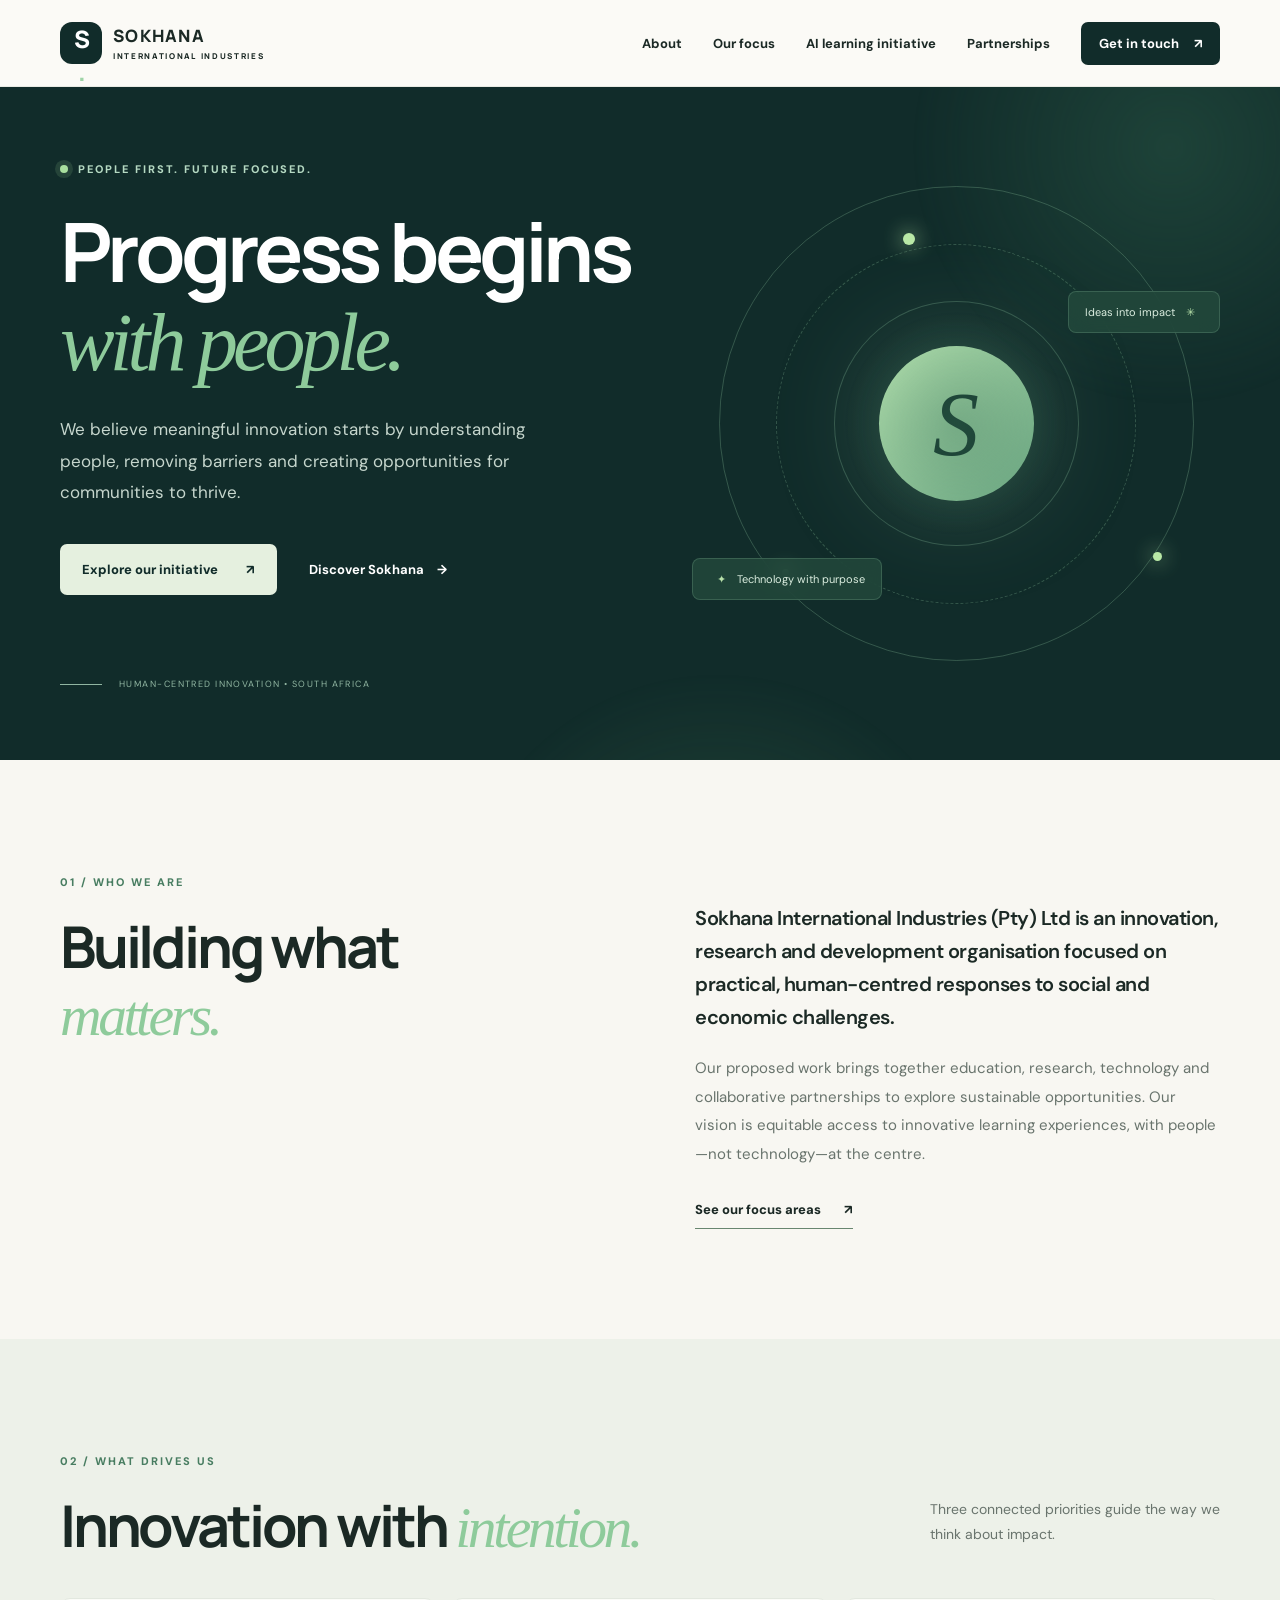
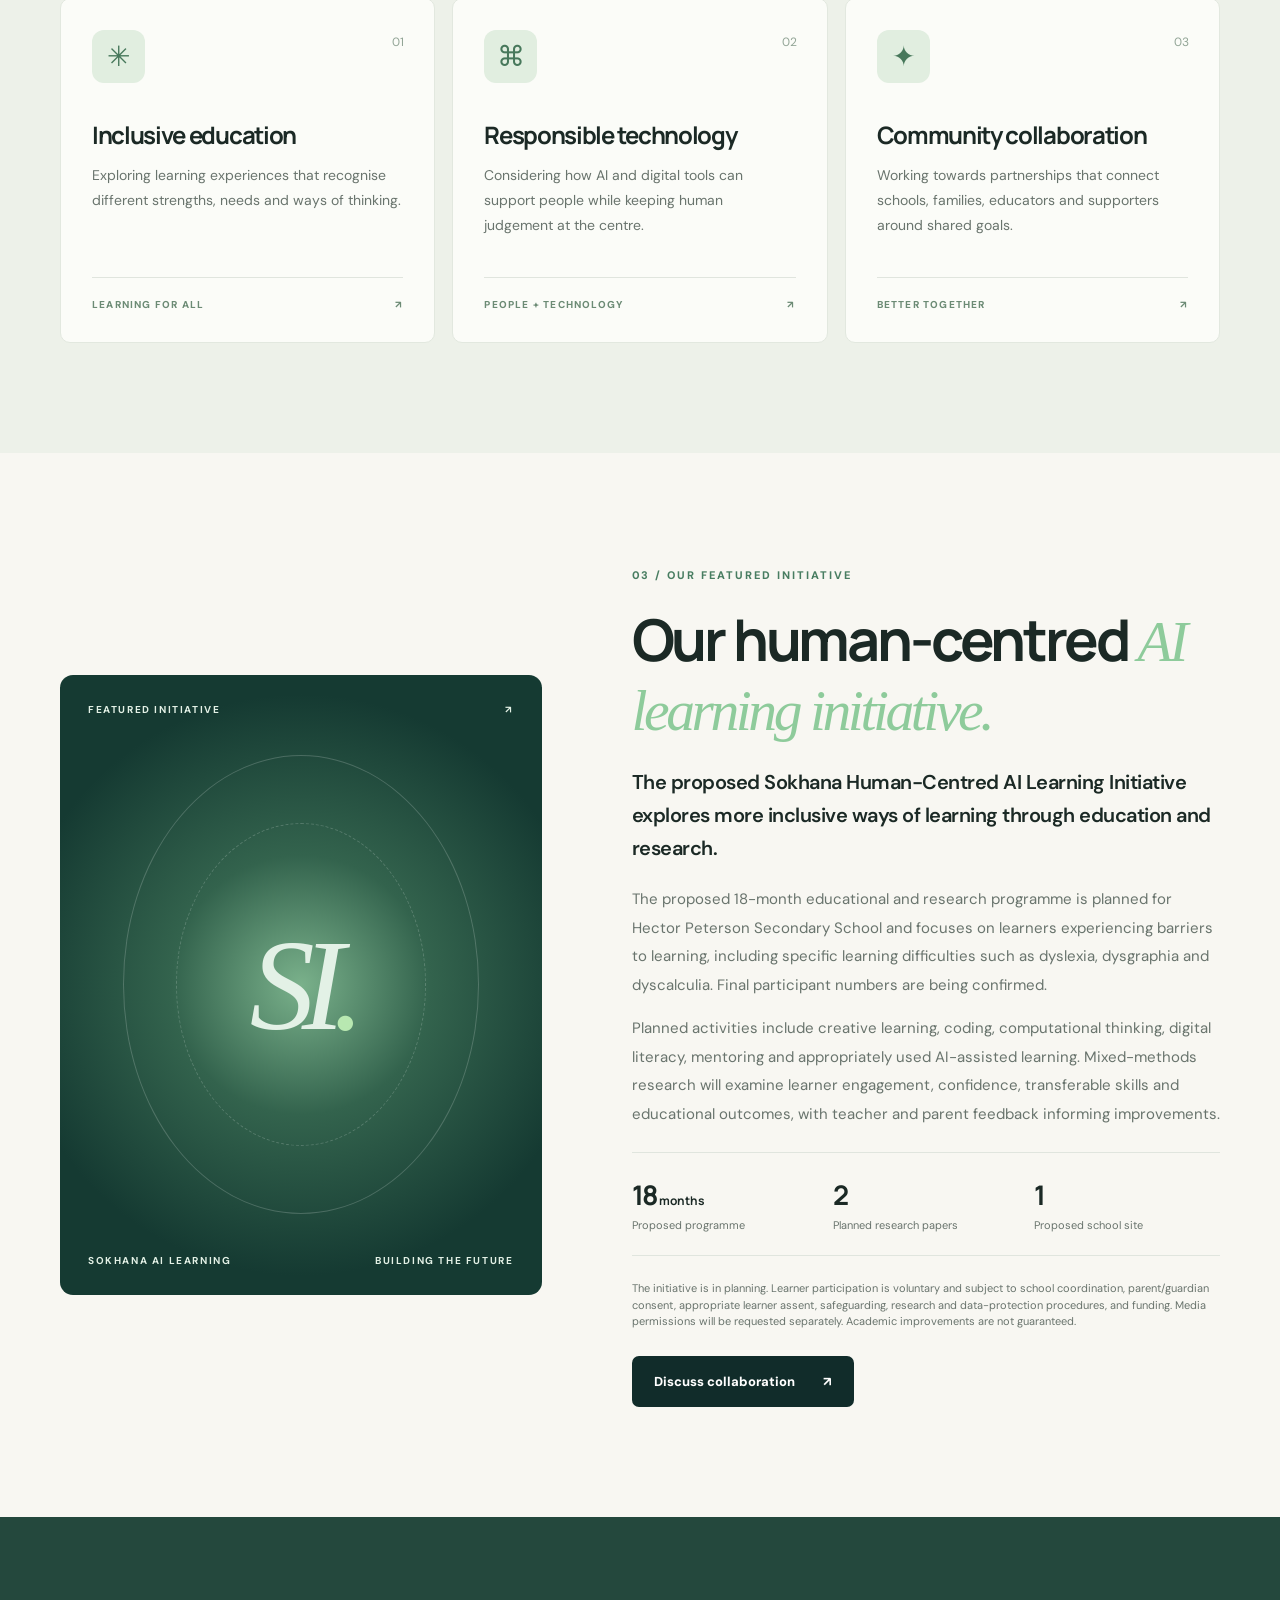
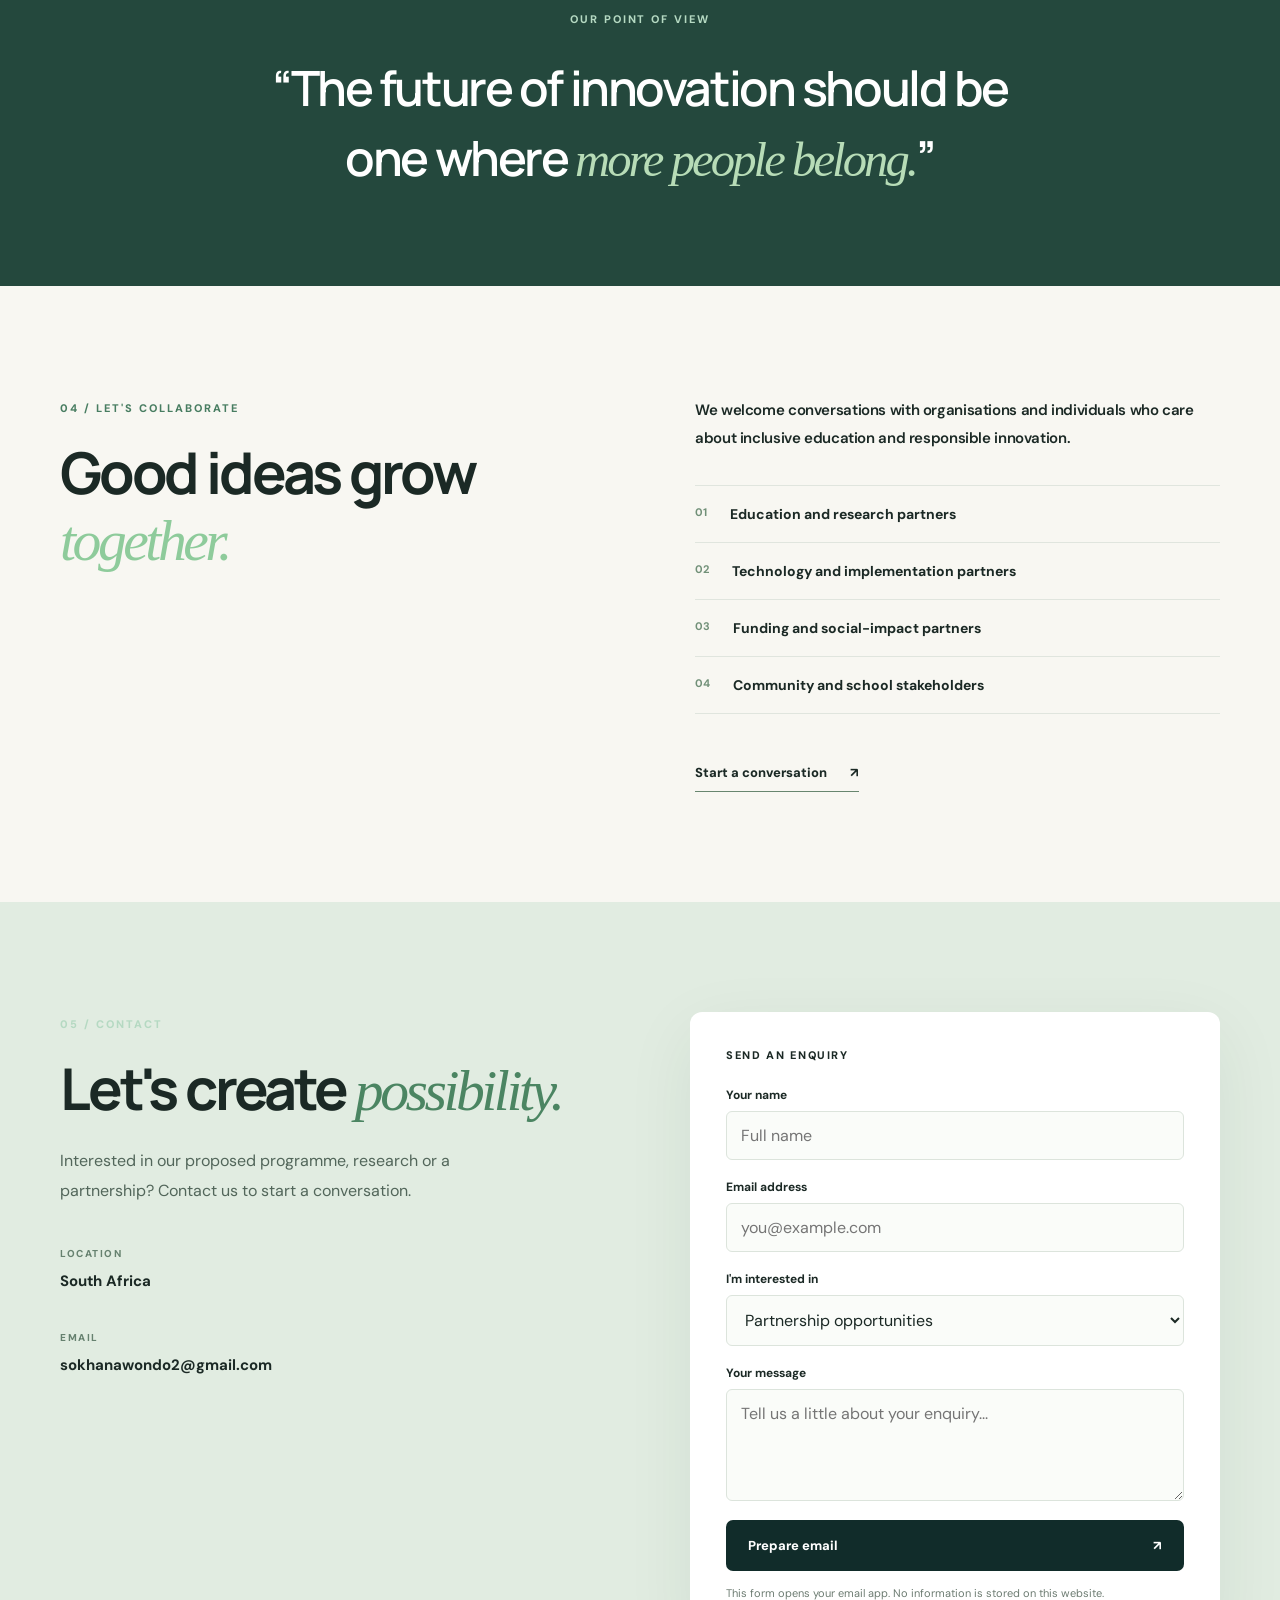
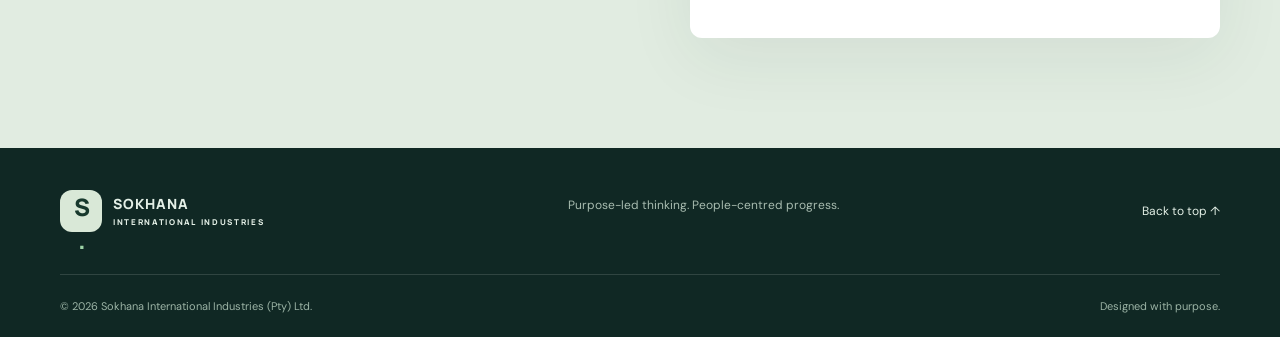
==== index.html @ 98418ac9 "Initial commit: Sokhana company website" ====
<!DOCTYPE html>
<html lang="en">
<head>
  <meta charset="UTF-8" />
  <meta name="viewport" content="width=device-width, initial-scale=1" />
  <meta name="description" content="Sokhana International Industries (Pty) Ltd — exploring human-centred innovation, inclusive education and responsible technology." />
  <meta name="theme-color" content="#112c2a" />
  <title>Sokhana International Industries | Human-centred innovation</title>
  <link rel="icon" href="assets/favicon.svg" type="image/svg+xml" />
  <link rel="stylesheet" href="styles.css" />
  <script src="script.js" defer></script>
</head>
<body>
  <a class="skip-link" href="#main">Skip to content</a>
  <header class="site-header" id="top">
    <div class="container nav-wrap">
      <a class="brand" href="#top" aria-label="Sokhana home"><span class="brand-mark">S<span class="brand-dot">.</span></span><span class="brand-name">SOKHANA <small>INTERNATIONAL INDUSTRIES</small></span></a>
      <button class="menu-toggle" aria-label="Open navigation" aria-expanded="false" aria-controls="primary-nav"><span></span><span></span><span></span></button>
      <nav class="nav" id="primary-nav" aria-label="Main navigation">
        <a href="#about">About</a><a href="#focus">Our focus</a><a href="#initiative">AI learning initiative</a><a href="#partners">Partnerships</a><a class="nav-cta" href="#contact">Get in touch <span aria-hidden="true">↗</span></a>
      </nav>
    </div>
  </header>
  <main id="main">
    <section class="hero">
      <div class="hero-glow hero-glow-one"></div><div class="hero-glow hero-glow-two"></div>
      <div class="container hero-grid">
        <div class="hero-copy">
          <span class="eyebrow light"><span class="pulse"></span> PEOPLE FIRST. FUTURE FOCUSED.</span>
          <h1>Progress begins <em>with people.</em></h1>
          <p>We believe meaningful innovation starts by understanding people, removing barriers and creating opportunities for communities to thrive.</p>
          <div class="hero-actions"><a class="button button-light" href="#initiative">Explore our initiative <span aria-hidden="true">↗</span></a><a class="text-link" href="#about">Discover Sokhana <span aria-hidden="true">→</span></a></div>
          <div class="hero-bottom"><span class="line"></span><span>HUMAN-CENTRED INNOVATION • SOUTH AFRICA</span></div>
        </div>
        <div class="hero-art" aria-hidden="true"><div class="orbit orbit-outer"></div><div class="orbit orbit-middle"></div><div class="orbit orbit-inner"></div><div class="core"><span class="core-symbol">S</span></div><span class="orbit-point point-one"></span><span class="orbit-point point-two"></span><span class="orbit-point point-three"></span><div class="art-label art-label-top">Ideas into impact <span>✳</span></div><div class="art-label art-label-bottom"><span>✦</span> Technology with purpose</div></div>
      </div>
    </section>
    <section class="intro section" id="about"><div class="container intro-grid"><div><span class="eyebrow">01 / WHO WE ARE</span><h2>Building what <em>matters.</em></h2></div><div class="intro-body"><p class="lead">Sokhana International Industries (Pty) Ltd is an innovation, research and development organisation focused on practical, human-centred responses to social and economic challenges.</p><p>Our proposed work brings together education, research, technology and collaborative partnerships to explore sustainable opportunities. Our vision is equitable access to innovative learning experiences, with people—not technology—at the centre.</p><a class="inline-link" href="#focus">See our focus areas <span aria-hidden="true">↗</span></a></div></div></section>
    <section class="focus section" id="focus"><div class="container"><div class="section-heading"><div><span class="eyebrow">02 / WHAT DRIVES US</span><h2>Innovation with <em>intention.</em></h2></div><p>Three connected priorities guide the way we think about impact.</p></div><div class="cards"><article class="focus-card"><div class="card-icon" aria-hidden="true">✳</div><span class="card-number">01</span><h3>Inclusive education</h3><p>Exploring learning experiences that recognise different strengths, needs and ways of thinking.</p><div class="card-bottom">LEARNING FOR ALL <span>↗</span></div></article><article class="focus-card"><div class="card-icon" aria-hidden="true">⌘</div><span class="card-number">02</span><h3>Responsible technology</h3><p>Considering how AI and digital tools can support people while keeping human judgement at the centre.</p><div class="card-bottom">PEOPLE + TECHNOLOGY <span>↗</span></div></article><article class="focus-card"><div class="card-icon" aria-hidden="true">✦</div><span class="card-number">03</span><h3>Community collaboration</h3><p>Working towards partnerships that connect schools, families, educators and supporters around shared goals.</p><div class="card-bottom">BETTER TOGETHER <span>↗</span></div></article></div></div></section>
    <section class="initiative section" id="initiative"><div class="container initiative-grid"><div class="initiative-visual"><div class="visual-header"><span>FEATURED INITIATIVE</span><span>↗</span></div><div class="visual-orb"><span>SI<span>.</span></span></div><div class="visual-footer"><span>SOKHANA AI LEARNING</span><span>BUILDING THE FUTURE</span></div></div><div class="initiative-copy"><span class="eyebrow">03 / OUR FEATURED INITIATIVE</span><h2>Our human-centred <em>AI learning initiative.</em></h2><p class="lead">The proposed Sokhana Human-Centred AI Learning Initiative explores more inclusive ways of learning through education and research.</p><p>The proposed 18-month educational and research programme is planned for Hector Peterson Secondary School and focuses on learners experiencing barriers to learning, including specific learning difficulties such as dyslexia, dysgraphia and dyscalculia. Final participant numbers are being confirmed.</p><p>Planned activities include creative learning, coding, computational thinking, digital literacy, mentoring and appropriately used AI-assisted learning. Mixed-methods research will examine learner engagement, confidence, transferable skills and educational outcomes, with teacher and parent feedback informing improvements.</p><div class="stats"><div><strong>18<span> months</span></strong><small>Proposed programme</small></div><div><strong>2</strong><small>Planned research papers</small></div><div><strong>1</strong><small>Proposed school site</small></div></div><p class="fine-print">The initiative is in planning. Learner participation is voluntary and subject to school coordination, parent/guardian consent, appropriate learner assent, safeguarding, research and data-protection procedures, and funding. Media permissions will be requested separately. Academic improvements are not guaranteed.</p><a class="button button-dark" href="#contact">Discuss collaboration <span aria-hidden="true">↗</span></a></div></div></section>
    <section class="quote-band"><div class="container"><span class="eyebrow light">OUR POINT OF VIEW</span><p>“The future of innovation should be one where <em>more people belong.</em>”</p></div></section>
    <section class="partners section" id="partners"><div class="container partners-grid"><div><span class="eyebrow">04 / LET'S COLLABORATE</span><h2>Good ideas grow <em>together.</em></h2></div><div><p class="lead">We welcome conversations with organisations and individuals who care about inclusive education and responsible innovation.</p><ul class="partner-list"><li><span>01</span> Education and research partners</li><li><span>02</span> Technology and implementation partners</li><li><span>03</span> Funding and social-impact partners</li><li><span>04</span> Community and school stakeholders</li></ul><a class="inline-link" href="#contact">Start a conversation <span aria-hidden="true">↗</span></a></div></div></section>
    <section class="contact section" id="contact"><div class="container contact-grid"><div><span class="eyebrow light">05 / CONTACT</span><h2>Let's create <em>possibility.</em></h2><p>Interested in our proposed programme, research or a partnership? Contact us to start a conversation.</p><div class="contact-detail"><span>LOCATION</span><strong>South Africa</strong></div><div class="contact-detail"><span>EMAIL</span><strong id="email-display">Add your business email in script.js</strong></div></div><div class="contact-panel"><span class="panel-label">SEND AN ENQUIRY</span><form id="contact-form"><label for="name">Your name</label><input id="name" name="name" type="text" placeholder="Full name" autocomplete="name" required /><label for="email">Email address</label><input id="email" name="email" type="email" placeholder="you@example.com" autocomplete="email" required /><label for="topic">I'm interested in</label><select id="topic" name="topic"><option>Partnership opportunities</option><option>Funding / sponsorship</option><option>Human-Centred AI Learning Initiative</option><option>General enquiry</option></select><label for="message">Your message</label><textarea id="message" name="message" rows="4" placeholder="Tell us a little about your enquiry..." required></textarea><button type="submit" class="button button-dark">Prepare email <span aria-hidden="true">↗</span></button><p class="form-note" id="form-status" role="status">This form opens your email app. No information is stored on this website.</p></form></div></div></section>
  </main>
  <footer class="footer"><div class="container footer-top"><a class="brand footer-brand" href="#top"><span class="brand-mark">S<span class="brand-dot">.</span></span><span class="brand-name">SOKHANA <small>INTERNATIONAL INDUSTRIES</small></span></a><p>Purpose-led thinking. People-centred progress.</p><a href="#top">Back to top ↑</a></div><div class="container footer-bottom"><span>© <span id="year"></span> Sokhana International Industries (Pty) Ltd.</span><span>Designed with purpose.</span></div></footer>
</body>
</html>
---- styles.css ----
@import url('https://fonts.googleapis.com/css2?family=DM+Sans:wght@400;500;600;700&family=Manrope:wght@400;500;600;700;800&display=swap');
:root{--forest:#112c2a;--forest2:#1a3c36;--cream:#f8f7f2;--sage:#d9e7d9;--mint:#bce3b4;--ink:#1b2925;--muted:#69746d;--border:#e0e5de}*{box-sizing:border-box}html{scroll-behavior:smooth}body{margin:0;background:var(--cream);color:var(--ink);font-family:'DM Sans',sans-serif;-webkit-font-smoothing:antialiased}a{color:inherit;text-decoration:none}button,input,select,textarea{font:inherit}button{cursor:pointer}h1,h2,h3,p{margin-top:0}h1,h2,h3{font-family:Manrope,sans-serif;letter-spacing:-.055em}h1 em,h2 em,.quote-band em{font-family:Georgia,serif;font-weight:400;letter-spacing:-.06em}h1 em,h2 em{color:#8ecb9b}.container{width:min(1160px,calc(100% - 48px));margin:auto}.section{padding:110px 0}.eyebrow{display:inline-flex;align-items:center;gap:10px;font-size:11px;font-weight:800;letter-spacing:.18em;color:#487d61}.eyebrow.light{color:#b5d9c2}.site-header{position:relative;z-index:20;background:#fbfaf6;border-bottom:1px solid #e8eae3}.nav-wrap{height:86px;display:flex;align-items:center;justify-content:space-between;gap:24px}.brand{display:inline-flex;align-items:center;gap:11px;flex-shrink:0}.brand-mark{width:42px;height:42px;border-radius:12px;background:var(--forest);color:#fff;display:grid;place-items:center;font-family:Manrope,sans-serif;font-size:24px;font-weight:800;letter-spacing:-.1em}.brand-dot{color:#9ed4a7}.brand-name{font-family:Manrope,sans-serif;font-size:17px;font-weight:800;letter-spacing:.075em;line-height:1.2}.brand-name small{display:block;font-size:8px;letter-spacing:.21em;margin-top:5px}.nav{display:flex;align-items:center;gap:31px}.nav a{font-size:13px;font-weight:700}.nav a:not(.nav-cta):hover{color:#488263}.nav-cta{background:var(--forest);color:#fff;padding:13px 18px;border-radius:7px}.nav-cta span{margin-left:12px}.menu-toggle{display:none;background:none;border:0;padding:10px}.menu-toggle span{display:block;width:24px;height:2px;background:var(--forest);margin:5px 0}.hero{background:var(--forest);color:white;min-height:655px;position:relative;overflow:hidden}.hero-glow{position:absolute;border-radius:50%;pointer-events:none;filter:blur(2px)}.hero-glow-one{width:520px;height:520px;right:-150px;top:-200px;background:radial-gradient(circle,#31644e66,transparent 70%)}.hero-glow-two{width:540px;height:540px;left:35%;bottom:-450px;background:radial-gradient(circle,#5b946544,transparent 70%)}.hero-grid{display:grid;grid-template-columns:1.15fr 1fr;align-items:center;gap:25px;min-height:655px}.hero-copy{position:relative;z-index:1;padding:70px 0}.pulse{width:8px;height:8px;border-radius:50%;background:#a8df9e;box-shadow:0 0 0 5px #a8df9e22}h1{font-size:clamp(58px,6.4vw,91px);line-height:1.075;margin:29px 0 27px;max-width:690px}.hero-copy>p{color:#c6d6cd;font-size:17px;line-height:1.85;max-width:480px}.hero-actions{display:flex;align-items:center;gap:32px;margin-top:36px;flex-wrap:wrap}.button{display:inline-flex;justify-content:space-between;align-items:center;gap:28px;border:0;border-radius:7px;padding:17px 22px;font-size:13px;font-weight:800;transition:transform .2s,background .2s}.button:hover{transform:translateY(-2px)}.button-light{background:#e5f0df;color:var(--forest)}.button-dark{background:var(--forest);color:#fff}.text-link{font-size:13px;font-weight:700}.text-link span{margin-left:10px}.hero-bottom{display:flex;align-items:center;gap:17px;margin-top:83px;font-size:9px;letter-spacing:.16em;color:#91b6a2}.hero-bottom .line{height:1px;width:42px;background:#91b6a2}.hero-art{position:relative;height:490px;display:grid;place-items:center}.orbit{position:absolute;border:1px solid #7cad8c55;border-radius:50%;aspect-ratio:1}.orbit-outer{width:95%;max-width:475px}.orbit-middle{width:72%;max-width:360px;border-style:dashed;transform:rotate(20deg)}.orbit-inner{width:49%;max-width:245px;background:radial-gradient(circle,#3e755b55,transparent 65%)}.core{width:155px;height:155px;border-radius:50%;background:linear-gradient(135deg,#b6e3b0,#6eaa85);display:grid;place-items:center;box-shadow:0 0 110px #9edbb144}.core-symbol{font-family:Georgia,serif;font-size:92px;color:#15372e;font-style:italic}.orbit-point{position:absolute;width:12px;height:12px;border-radius:50%;background:#b9e8a6;box-shadow:0 0 20px #b9e8a6}.point-one{top:11%;left:40%}.point-two{bottom:22%;right:11%;width:9px;height:9px}.point-three{bottom:19%;left:17%;width:7px;height:7px}.art-label{position:absolute;background:#234a3dcc;border:1px solid #6c9d8255;border-radius:8px;padding:13px 16px;color:#dceee0;font-size:11px;backdrop-filter:blur(10px)}.art-label-top{right:0;top:23%}.art-label-bottom{bottom:14%;left:0}.art-label span{color:#b8e1aa;margin:0 8px}.intro-grid,.partners-grid{display:grid;grid-template-columns:1fr 1fr;gap:110px}.section h2{font-size:clamp(40px,4.5vw,65px);line-height:1.15;margin:22px 0}.intro h2{max-width:430px}.intro-body{padding-top:32px}.lead{font-size:20px;line-height:1.65;font-weight:600;letter-spacing:-.025em}.intro-body>p:not(.lead),.initiative-copy>p:not(.lead),.partners-grid p{color:var(--muted);font-size:15px;line-height:1.9}.inline-link{display:inline-block;font-size:13px;font-weight:800;border-bottom:1px solid #68866f;padding-bottom:10px;margin-top:18px}.inline-link span{margin-left:20px}.focus{background:#edf1e9}.section-heading{display:flex;align-items:end;justify-content:space-between;gap:30px;margin-bottom:36px}.section-heading h2{margin-bottom:0}.section-heading>p{color:var(--muted);max-width:290px;line-height:1.8;font-size:14px}.cards{display:grid;grid-template-columns:repeat(3,1fr);gap:17px}.focus-card{min-height:345px;background:#fbfcf8;border:1px solid #e2e8df;padding:31px;display:flex;flex-direction:column;position:relative;border-radius:10px}.card-icon{width:53px;height:53px;background:#e1eee0;border-radius:12px;display:grid;place-items:center;color:#47785b;font-size:28px}.card-number{position:absolute;right:30px;top:35px;color:#91a495;font-size:12px}.focus-card h3{font-size:24px;margin:35px 0 12px}.focus-card p{font-size:14px;color:var(--muted);line-height:1.8}.card-bottom{border-top:1px solid var(--border);padding-top:20px;margin-top:auto;font-size:10px;letter-spacing:.12em;font-weight:800;color:#6c8b75;display:flex;justify-content:space-between}.initiative-grid{display:grid;grid-template-columns:.9fr 1.1fr;gap:90px;align-items:center}.initiative-visual{min-height:620px;border-radius:13px;background:radial-gradient(circle at 50% 50%,#7ab18b 0,#33634d 33%,#153a32 74%);color:#e3f1e6;padding:28px;display:flex;flex-direction:column;justify-content:space-between;overflow:hidden;position:relative}.initiative-visual:before,.initiative-visual:after{content:"";position:absolute;inset:13%;border:1px solid #ffffff30;border-radius:50%}.initiative-visual:after{inset:24%;border-style:dashed}.visual-header,.visual-footer{display:flex;justify-content:space-between;align-items:center;position:relative;z-index:2;font-size:10px;letter-spacing:.16em;font-weight:700}.visual-orb{position:relative;z-index:1;align-self:center;font-family:Georgia,serif;font-size:130px;font-style:italic;letter-spacing:-.1em}.visual-orb span span{color:#b8e8b1}.visual-footer{align-items:end}.initiative-copy .lead{margin-top:22px}.stats{display:grid;grid-template-columns:repeat(3,1fr);border-top:1px solid var(--border);border-bottom:1px solid var(--border);padding:23px 0;gap:15px;margin:24px 0}.stats strong{display:block;font-family:Manrope,sans-serif;font-size:27px;letter-spacing:-.06em}.stats strong span{font-size:12px;letter-spacing:0}.stats small{display:block;color:var(--muted);font-size:11px;margin-top:5px}.fine-print{font-size:11px!important;line-height:1.5!important}.initiative-copy .button{margin-top:15px}.quote-band{background:#24483d;color:#fff;text-align:center;padding:90px 0}.quote-band p{font-family:Manrope,sans-serif;font-size:clamp(28px,3.8vw,49px);font-weight:600;letter-spacing:-.05em;line-height:1.45;max-width:820px;margin:25px auto 0}.quote-band em{color:#b7dcb7}.partners-grid .lead{color:var(--ink)}.partner-list{padding:0;list-style:none;margin:32px 0}.partner-list li{display:flex;gap:23px;border-top:1px solid var(--border);padding:19px 0;font-size:14px;font-weight:700}.partner-list li:last-child{border-bottom:1px solid var(--border)}.partner-list span{color:#719078;font-size:11px}.contact{background:#e1ece1}.contact-grid{display:grid;grid-template-columns:1fr 1fr;gap:100px}.contact h2 em{color:#4b8562}.contact-grid>div:first-child>p{max-width:390px;line-height:1.9;color:#52665a}.contact-detail{margin-top:40px}.contact-detail span{display:block;font-size:10px;letter-spacing:.15em;color:#66816f;font-weight:800;margin-bottom:10px}.contact-detail strong{font-size:15px;overflow-wrap:anywhere}.contact-panel{background:#fff;border-radius:12px;padding:36px;box-shadow:0 20px 70px #173e2a12}.panel-label{display:block;font-size:11px;font-weight:800;letter-spacing:.15em;margin-bottom:25px}.contact-panel form{display:flex;flex-direction:column}.contact-panel label{font-size:12px;font-weight:700;margin:0 0 8px}.contact-panel input,.contact-panel select,.contact-panel textarea{border:1px solid #dce4dc;background:#fafcf9;border-radius:6px;padding:13px 14px;margin-bottom:19px;min-width:0;width:100%;outline-color:#6e9b7c;color:var(--ink)}.contact-panel textarea{resize:vertical}.contact-panel button{width:100%}.form-note{font-size:11px;color:#6d7c72;line-height:1.6;margin:14px 0 0}.footer{background:#102824;color:#e3efe6}.footer-top{display:flex;justify-content:space-between;align-items:center;gap:20px;padding:42px 0;border-bottom:1px solid #ffffff22}.footer-brand .brand-mark{background:#d9e8d7;color:#18392d}.footer-brand .brand-name{font-size:14px}.footer-top p{font-size:12px;color:#a8bcb0}.footer-top>a:last-child{font-size:12px}.footer-bottom{display:flex;justify-content:space-between;padding:24px 0;color:#9cb4a6;font-size:11px}.skip-link{position:absolute;top:-100px;left:10px;background:#fff;color:#000;padding:12px;z-index:100}.skip-link:focus{top:10px}section{scroll-margin-top:25px}@media(max-width:900px){.nav{gap:17px}.nav a{font-size:12px}.hero-grid{grid-template-columns:1fr .8fr}.hero-art{height:360px}.intro-grid,.partners-grid,.contact-grid{gap:50px}.initiative-grid{gap:45px}.initiative-visual{min-height:510px}.section{padding:85px 0}}@media(max-width:700px){.container{width:min(100% - 36px,1160px)}.nav-wrap{height:74px}.brand-name{font-size:14px}.brand-name small{font-size:7px}.menu-toggle{display:block}.nav{display:none;position:absolute;top:74px;left:0;right:0;background:#fbfaf6;padding:20px 24px 26px;flex-direction:column;align-items:stretch;gap:0;border-bottom:1px solid var(--border);box-shadow:0 16px 22px #00000012}.nav.open{display:flex}.nav a{font-size:14px;padding:13px 0}.nav .nav-cta{padding:15px;margin-top:10px;text-align:center}.hero-grid{grid-template-columns:1fr;min-height:unset}.hero{min-height:unset}.hero-copy{padding:75px 0 0}.hero-copy h1{font-size:clamp(50px,12vw,72px)}.hero-copy>p{font-size:15px}.hero-bottom{margin-top:55px}.hero-art{height:330px;max-width:400px;width:100%;margin:auto}.orbit-outer{width:78%}.orbit-middle{width:59%}.orbit-inner{width:42%}.core{width:110px;height:110px}.core-symbol{font-size:66px}.art-label-top{right:0}.art-label-bottom{left:0}.section{padding:72px 0}.intro-grid,.partners-grid,.contact-grid,.initiative-grid{grid-template-columns:1fr;gap:30px}.intro-body{padding-top:0}.section h2{font-size:clamp(38px,9vw,55px)}.section-heading{display:block}.section-heading>p{margin-top:20px}.cards{grid-template-columns:1fr}.focus-card{min-height:285px}.focus-card h3{margin-top:22px}.initiative-visual{min-height:390px}.visual-orb{font-size:100px}.stats strong{font-size:23px}.quote-band{padding:70px 0}.contact-panel{padding:25px}.footer-top,.footer-bottom{flex-wrap:wrap;gap:17px}.footer-top p{width:100%;order:3}.footer-bottom{line-height:1.7}}@media(prefers-reduced-motion:reduce){html{scroll-behavior:auto}*,*:before,*:after{transition:none!important}}
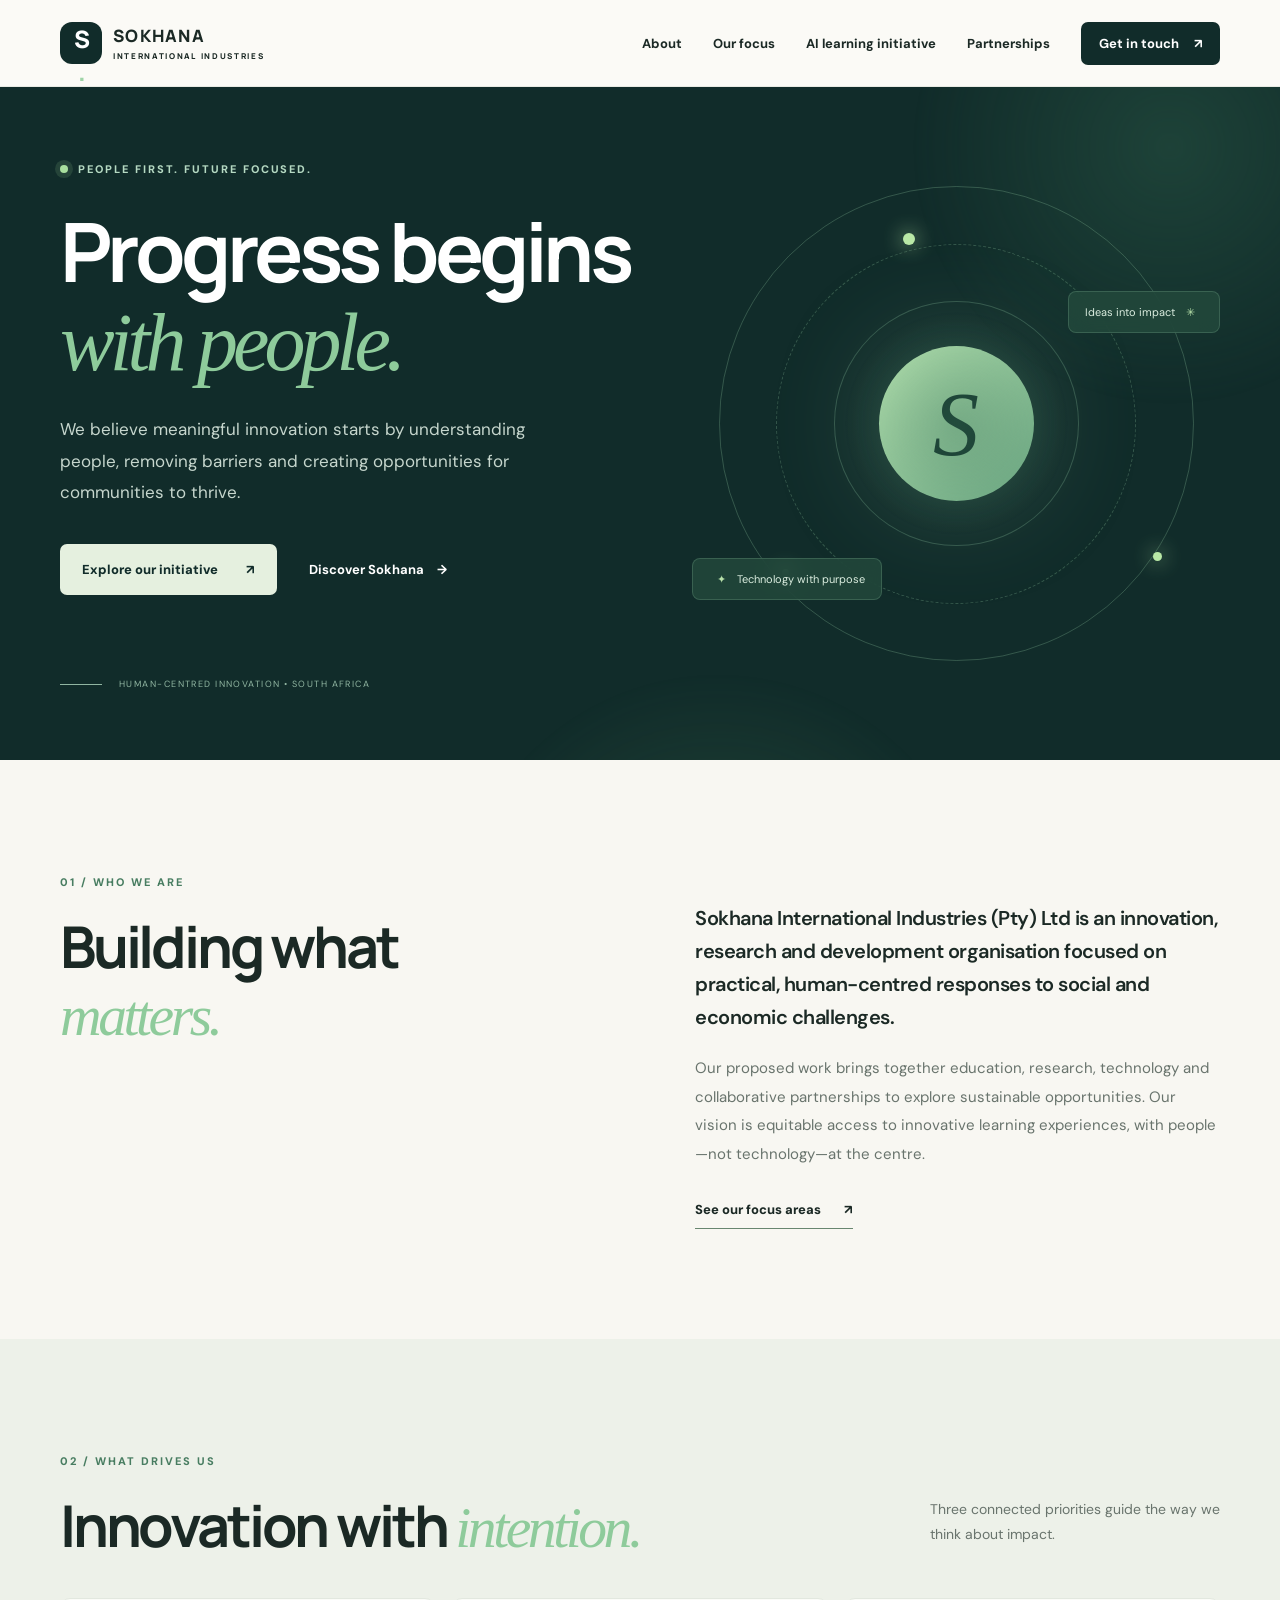
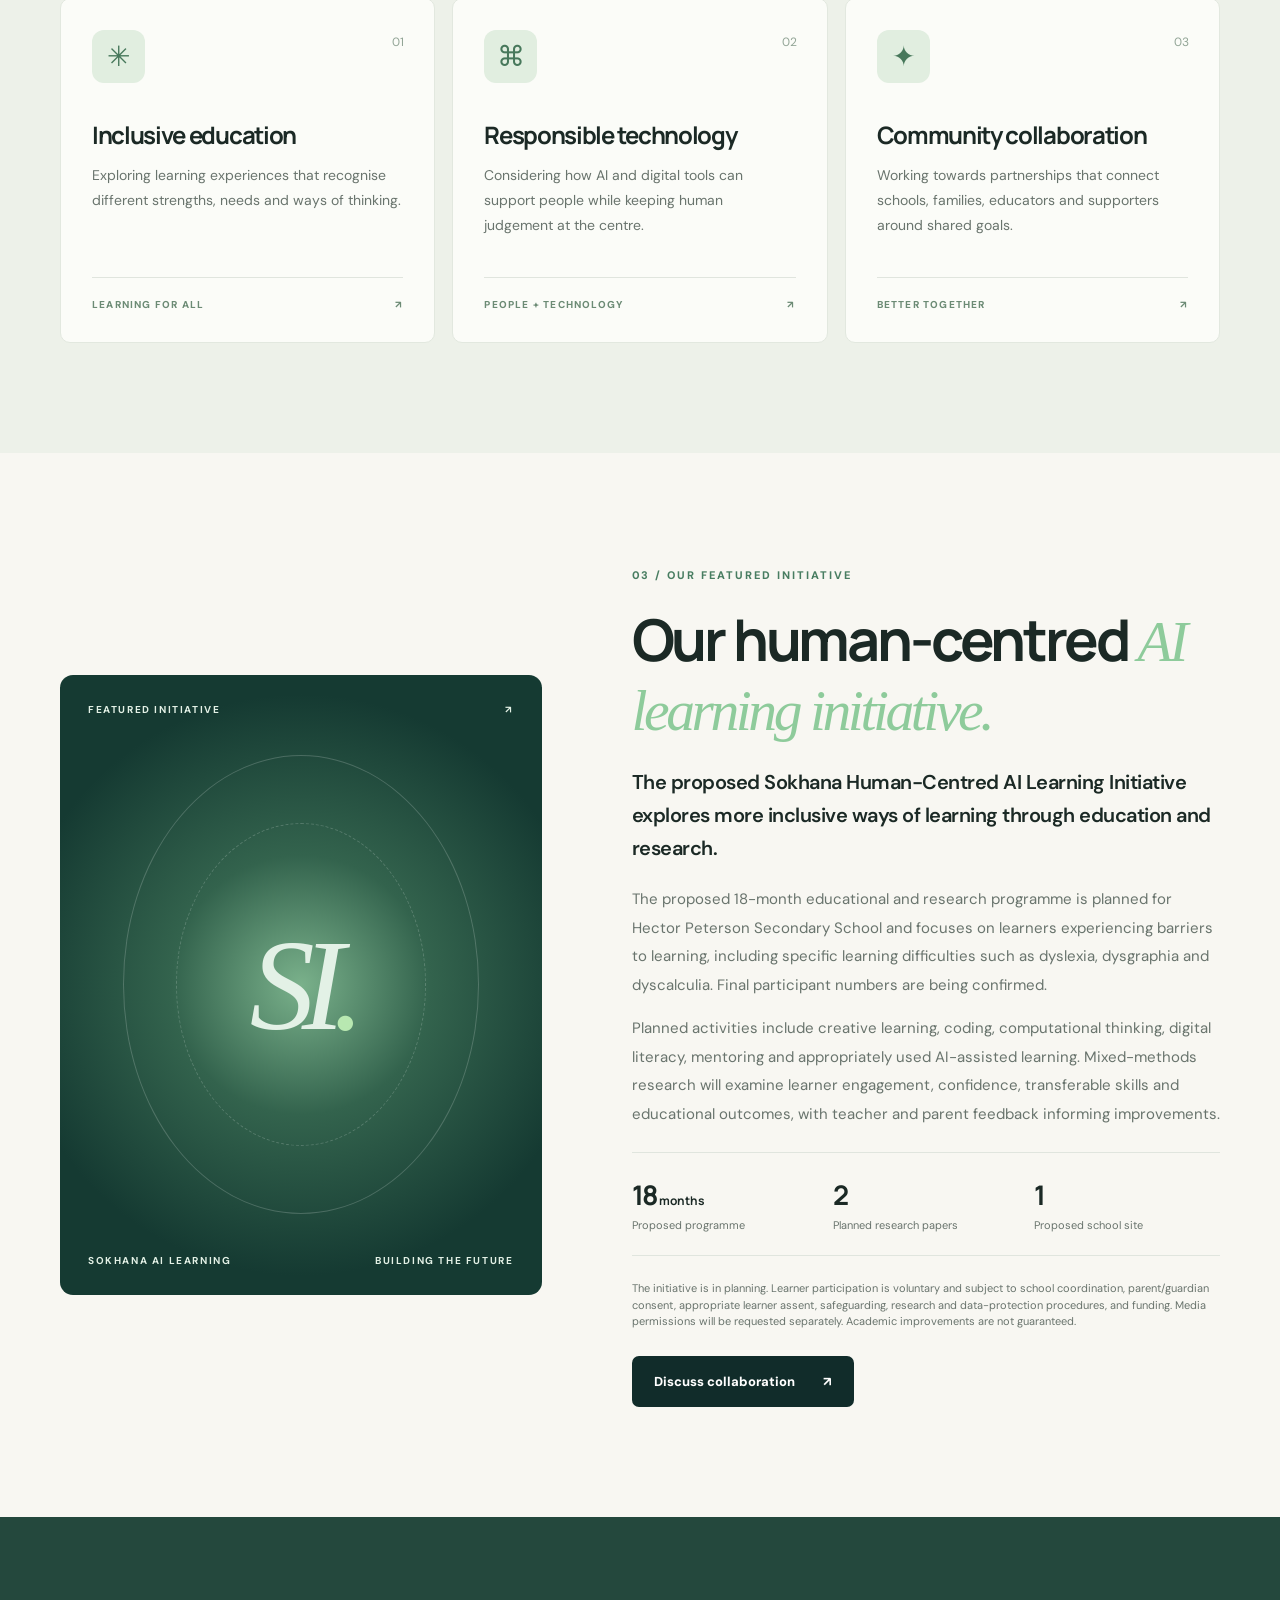
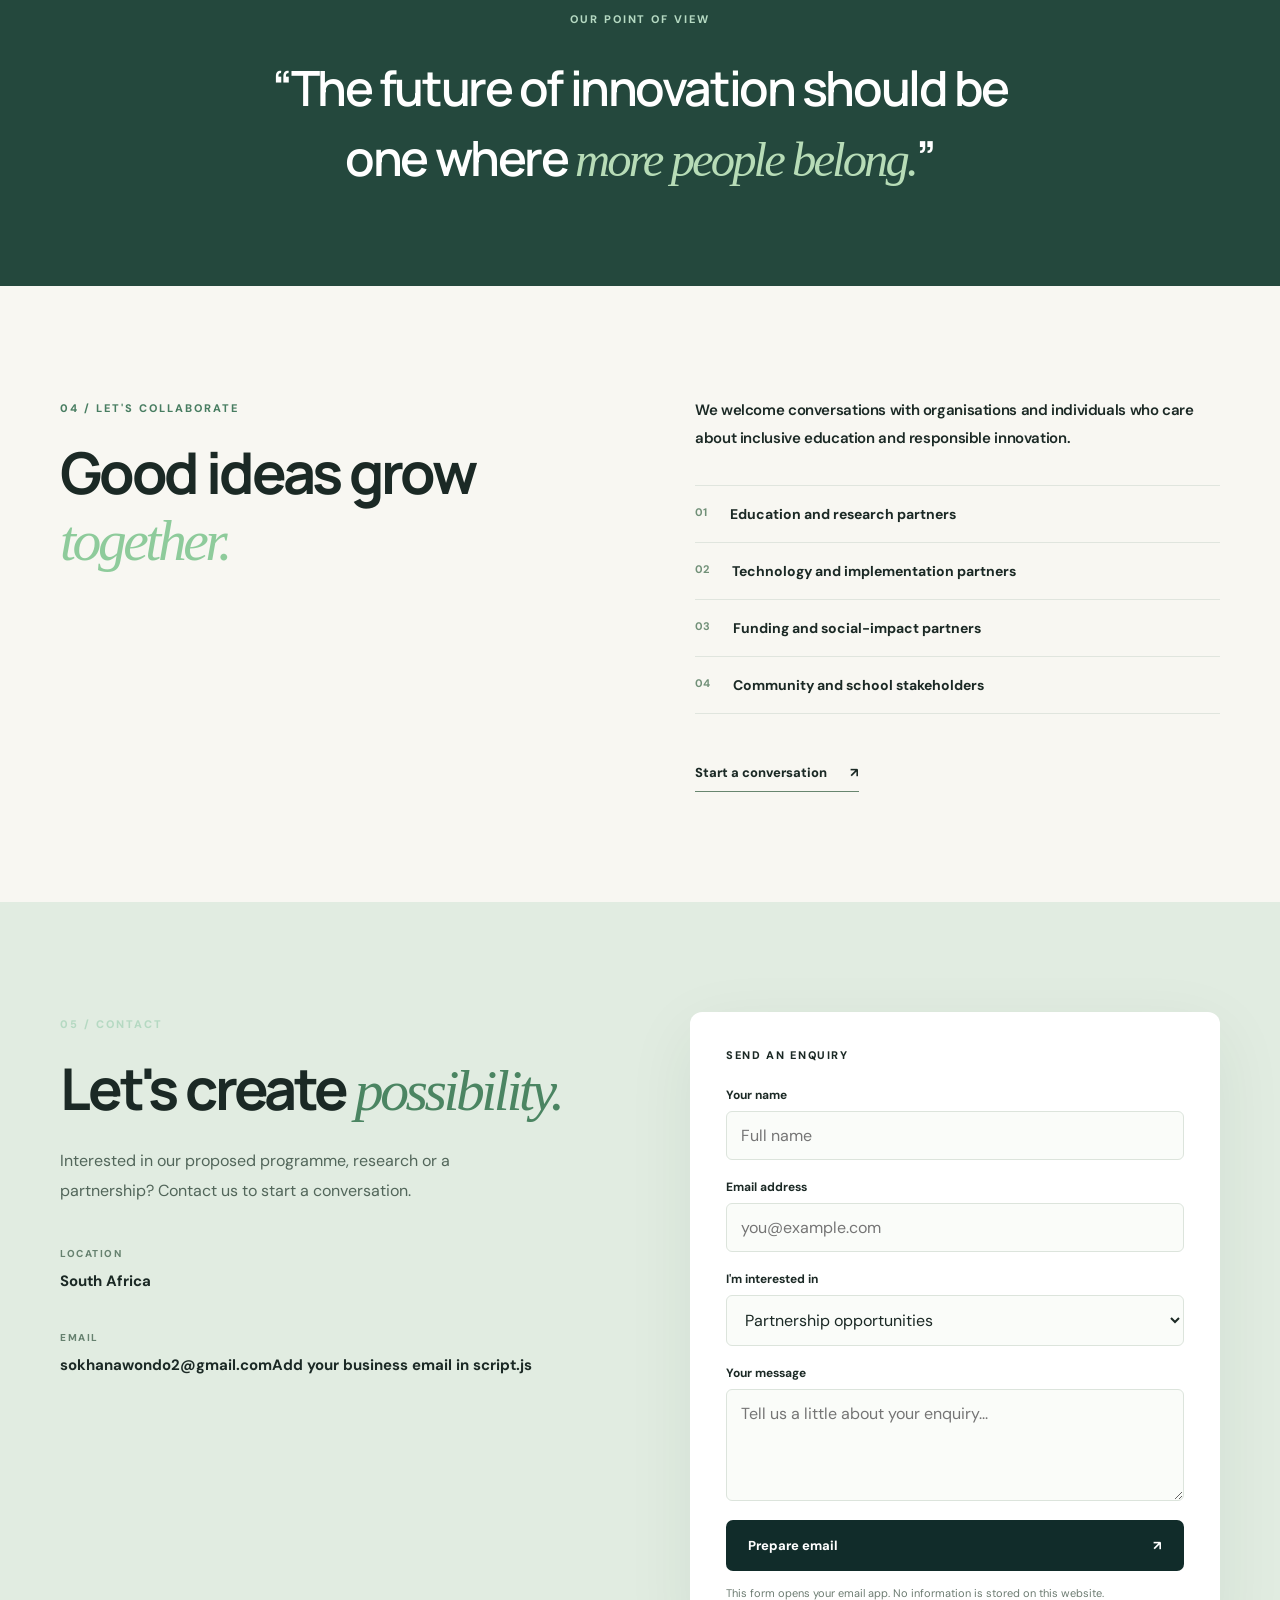
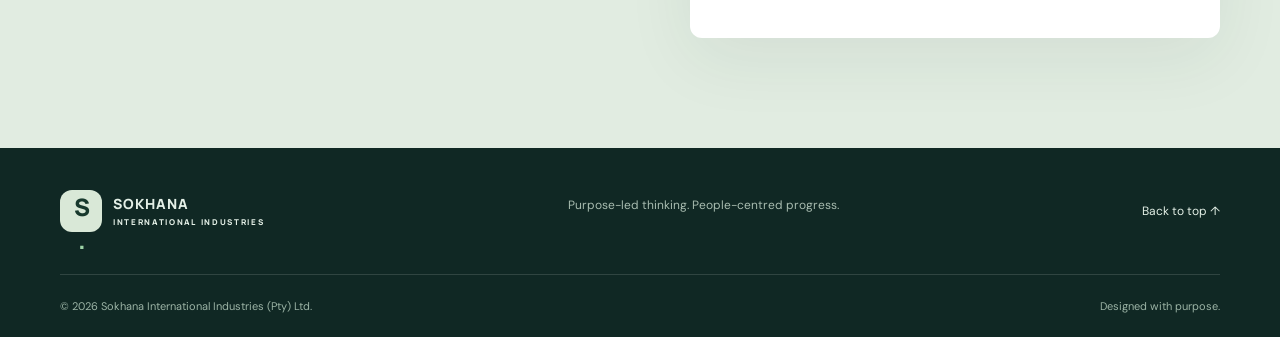
==== commit 3da89b30: "Clean repository and update company documentation" ====
--- a/index.html
+++ b/index.html
@@ -40,7 +40,11 @@
     <section class="initiative section" id="initiative"><div class="container initiative-grid"><div class="initiative-visual"><div class="visual-header"><span>FEATURED INITIATIVE</span><span>↗</span></div><div class="visual-orb"><span>SI<span>.</span></span></div><div class="visual-footer"><span>SOKHANA AI LEARNING</span><span>BUILDING THE FUTURE</span></div></div><div class="initiative-copy"><span class="eyebrow">03 / OUR FEATURED INITIATIVE</span><h2>Our human-centred <em>AI learning initiative.</em></h2><p class="lead">The proposed Sokhana Human-Centred AI Learning Initiative explores more inclusive ways of learning through education and research.</p><p>The proposed 18-month educational and research programme is planned for Hector Peterson Secondary School and focuses on learners experiencing barriers to learning, including specific learning difficulties such as dyslexia, dysgraphia and dyscalculia. Final participant numbers are being confirmed.</p><p>Planned activities include creative learning, coding, computational thinking, digital literacy, mentoring and appropriately used AI-assisted learning. Mixed-methods research will examine learner engagement, confidence, transferable skills and educational outcomes, with teacher and parent feedback informing improvements.</p><div class="stats"><div><strong>18<span> months</span></strong><small>Proposed programme</small></div><div><strong>2</strong><small>Planned research papers</small></div><div><strong>1</strong><small>Proposed school site</small></div></div><p class="fine-print">The initiative is in planning. Learner participation is voluntary and subject to school coordination, parent/guardian consent, appropriate learner assent, safeguarding, research and data-protection procedures, and funding. Media permissions will be requested separately. Academic improvements are not guaranteed.</p><a class="button button-dark" href="#contact">Discuss collaboration <span aria-hidden="true">↗</span></a></div></div></section>
     <section class="quote-band"><div class="container"><span class="eyebrow light">OUR POINT OF VIEW</span><p>“The future of innovation should be one where <em>more people belong.</em>”</p></div></section>
     <section class="partners section" id="partners"><div class="container partners-grid"><div><span class="eyebrow">04 / LET'S COLLABORATE</span><h2>Good ideas grow <em>together.</em></h2></div><div><p class="lead">We welcome conversations with organisations and individuals who care about inclusive education and responsible innovation.</p><ul class="partner-list"><li><span>01</span> Education and research partners</li><li><span>02</span> Technology and implementation partners</li><li><span>03</span> Funding and social-impact partners</li><li><span>04</span> Community and school stakeholders</li></ul><a class="inline-link" href="#contact">Start a conversation <span aria-hidden="true">↗</span></a></div></div></section>
-    <section class="contact section" id="contact"><div class="container contact-grid"><div><span class="eyebrow light">05 / CONTACT</span><h2>Let's create <em>possibility.</em></h2><p>Interested in our proposed programme, research or a partnership? Contact us to start a conversation.</p><div class="contact-detail"><span>LOCATION</span><strong>South Africa</strong></div><div class="contact-detail"><span>EMAIL</span><strong id="email-display">Add your business email in script.js</strong></div></div><div class="contact-panel"><span class="panel-label">SEND AN ENQUIRY</span><form id="contact-form"><label for="name">Your name</label><input id="name" name="name" type="text" placeholder="Full name" autocomplete="name" required /><label for="email">Email address</label><input id="email" name="email" type="email" placeholder="you@example.com" autocomplete="email" required /><label for="topic">I'm interested in</label><select id="topic" name="topic"><option>Partnership opportunities</option><option>Funding / sponsorship</option><option>Human-Centred AI Learning Initiative</option><option>General enquiry</option></select><label for="message">Your message</label><textarea id="message" name="message" rows="4" placeholder="Tell us a little about your enquiry..." required></textarea><button type="submit" class="button button-dark">Prepare email <span aria-hidden="true">↗</span></button><p class="form-note" id="form-status" role="status">This form opens your email app. No information is stored on this website.</p></form></div></div></section>
+    <section class="contact section" id="contact"><div class="container contact-grid"><div><span class="eyebrow light">05 / CONTACT</span><h2>Let's create <em>possibility.</em></h2><p>Interested in our proposed programme, research or a partnership? Contact us to start a conversation.</p><div class="contact-detail"><span>LOCATION</span><strong>South Africa</strong></div><div class="contact-detail"><span>EMAIL</span><strong id="email-display">
+  <a href="mailto:sokhanawondo2@gmail.com">
+    sokhanawondo2@gmail.com
+  </a>
+</strong><strong id="email-display">Add your business email in script.js</strong></div></div><div class="contact-panel"><span class="panel-label">SEND AN ENQUIRY</span><form id="contact-form"><label for="name">Your name</label><input id="name" name="name" type="text" placeholder="Full name" autocomplete="name" required /><label for="email">Email address</label><input id="email" name="email" type="email" placeholder="you@example.com" autocomplete="email" required /><label for="topic">I'm interested in</label><select id="topic" name="topic"><option>Partnership opportunities</option><option>Funding / sponsorship</option><option>Human-Centred AI Learning Initiative</option><option>General enquiry</option></select><label for="message">Your message</label><textarea id="message" name="message" rows="4" placeholder="Tell us a little about your enquiry..." required></textarea><button type="submit" class="button button-dark">Prepare email <span aria-hidden="true">↗</span></button><p class="form-note" id="form-status" role="status">This form opens your email app. No information is stored on this website.</p></form></div></div></section>
   </main>
   <footer class="footer"><div class="container footer-top"><a class="brand footer-brand" href="#top"><span class="brand-mark">S<span class="brand-dot">.</span></span><span class="brand-name">SOKHANA <small>INTERNATIONAL INDUSTRIES</small></span></a><p>Purpose-led thinking. People-centred progress.</p><a href="#top">Back to top ↑</a></div><div class="container footer-bottom"><span>© <span id="year"></span> Sokhana International Industries (Pty) Ltd.</span><span>Designed with purpose.</span></div></footer>
 </body>
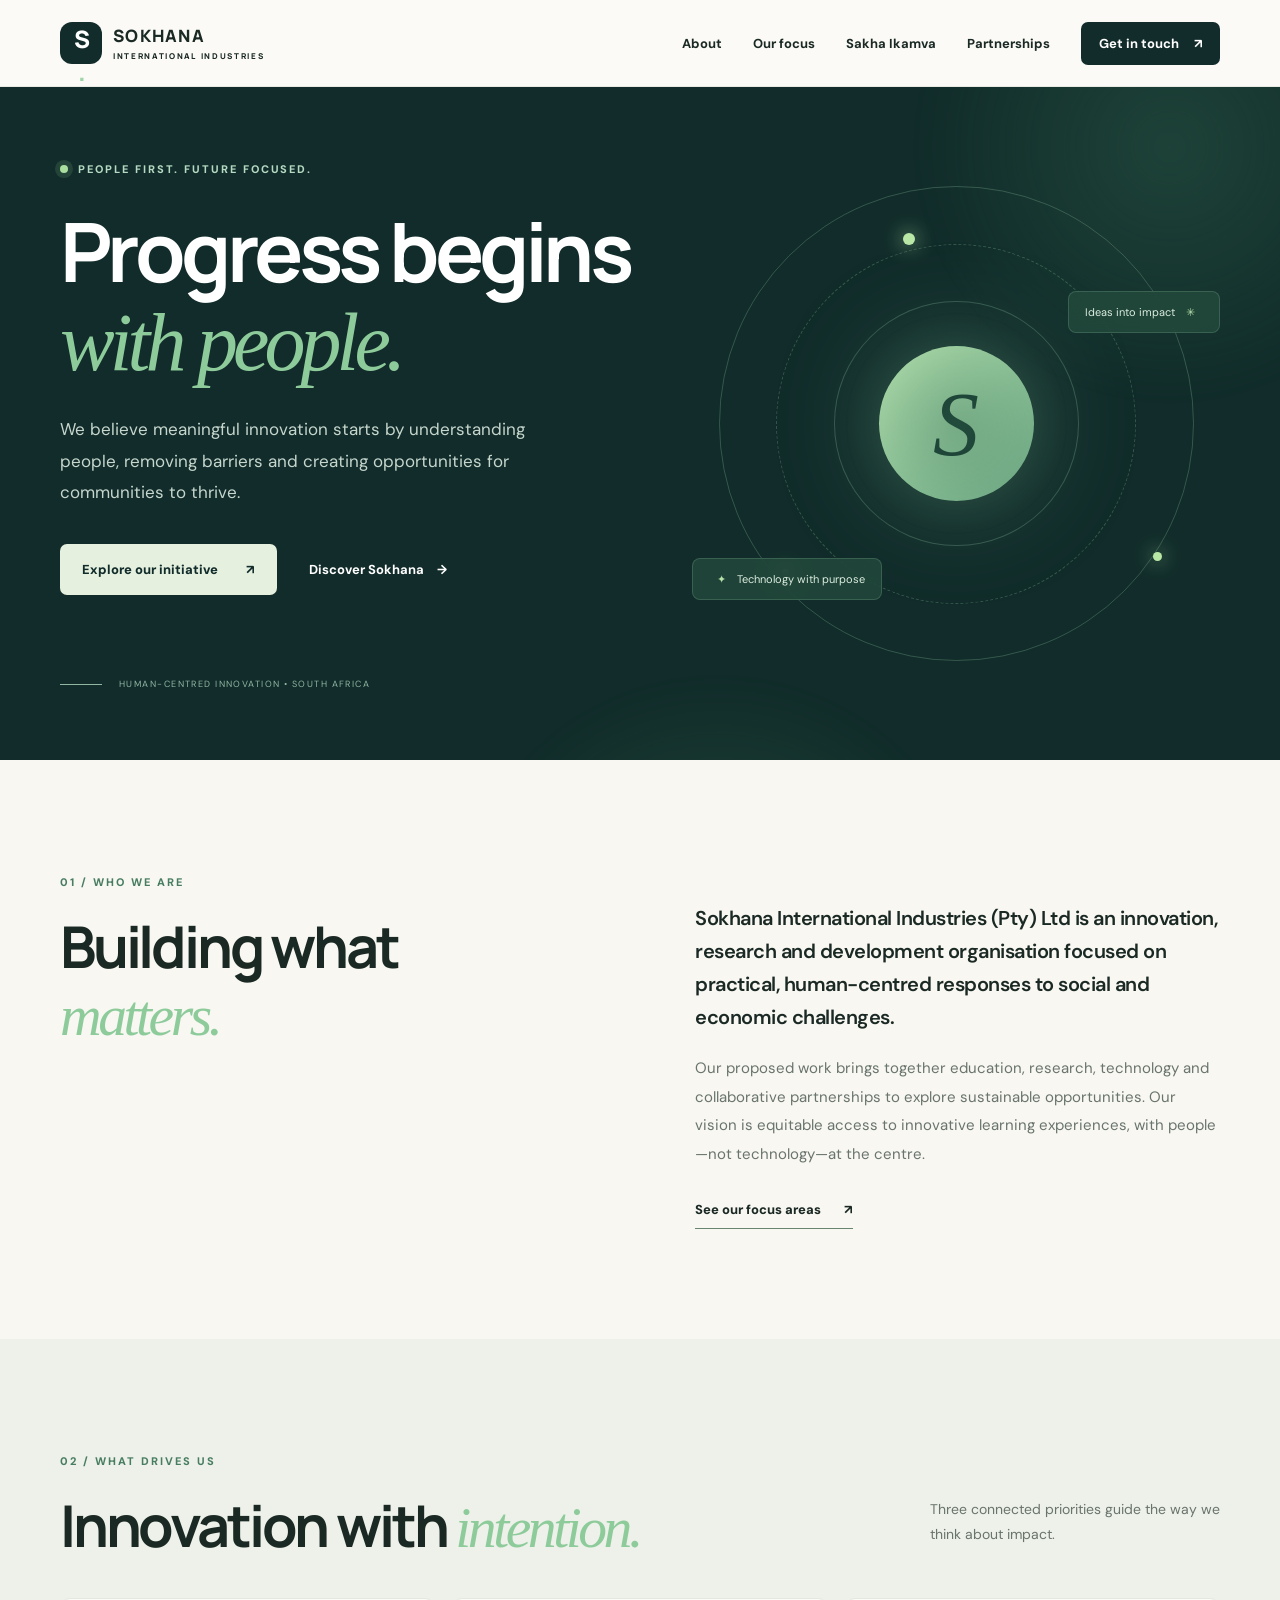
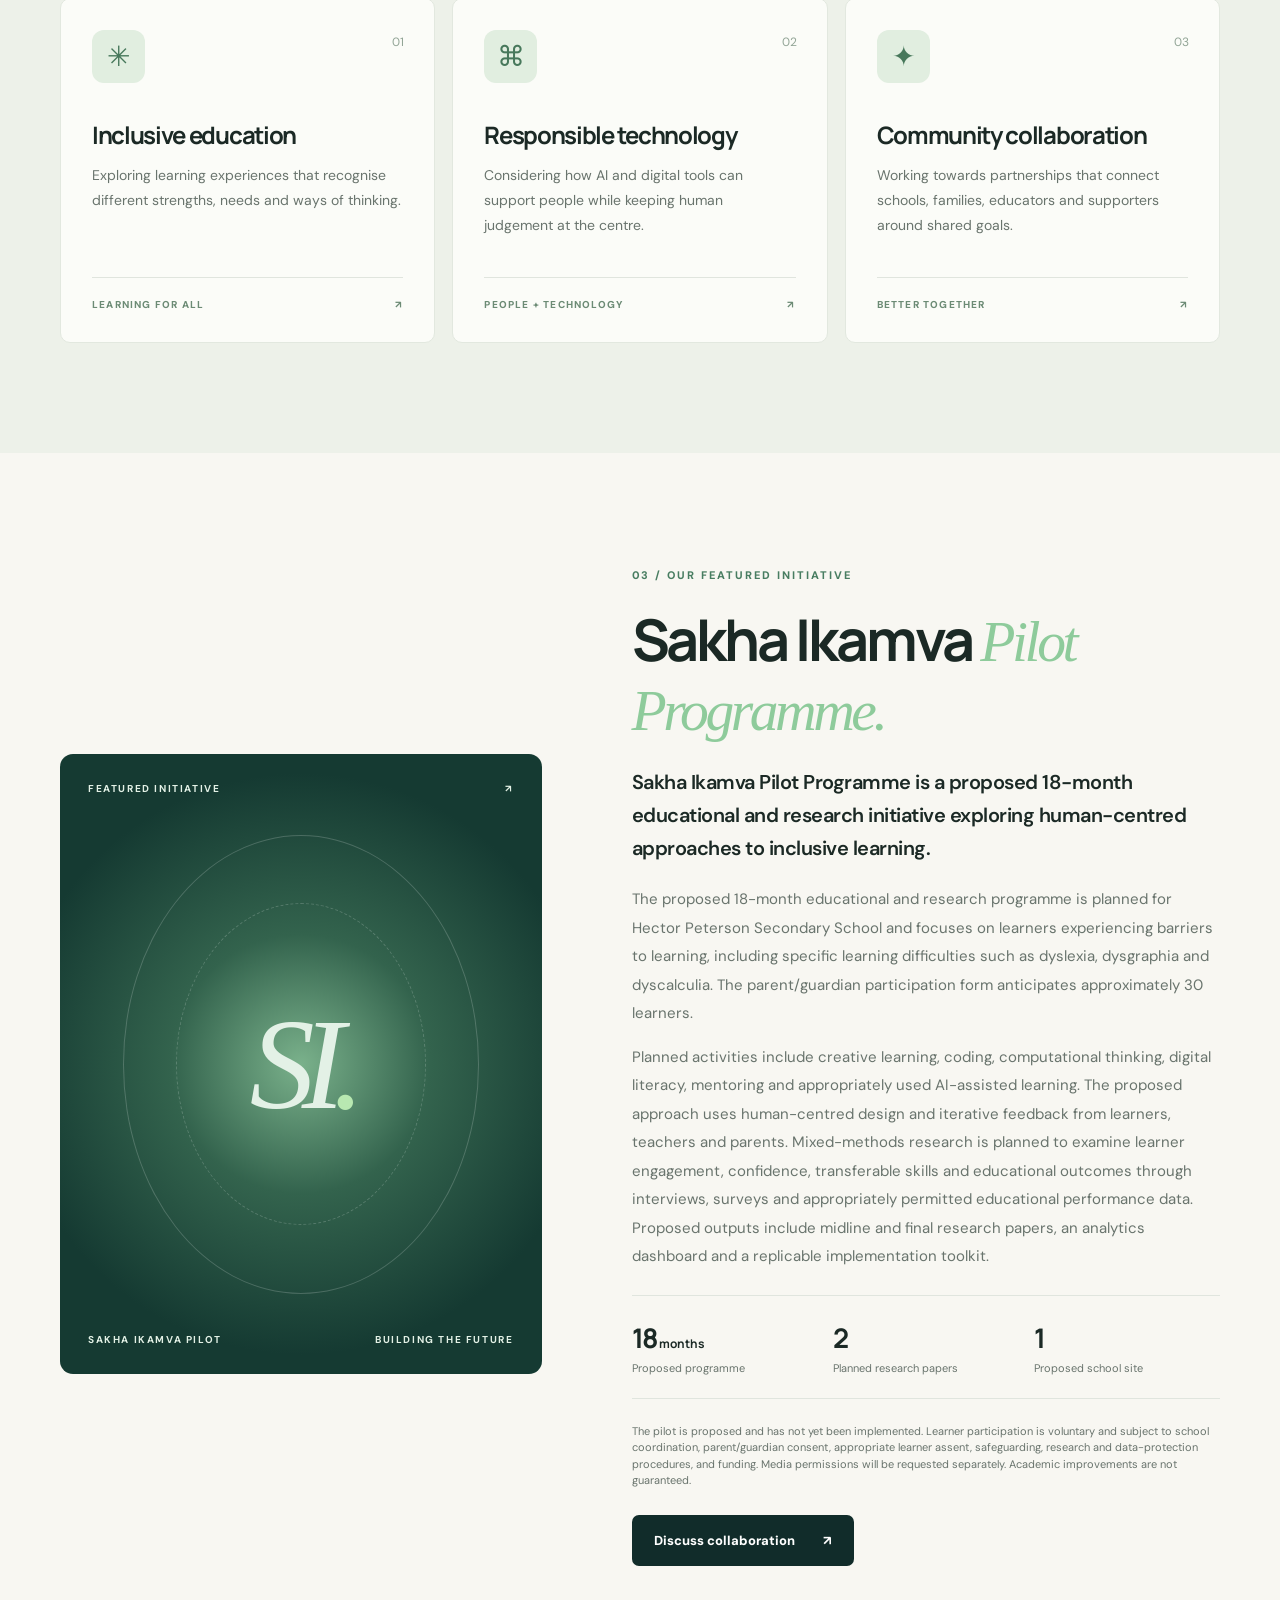
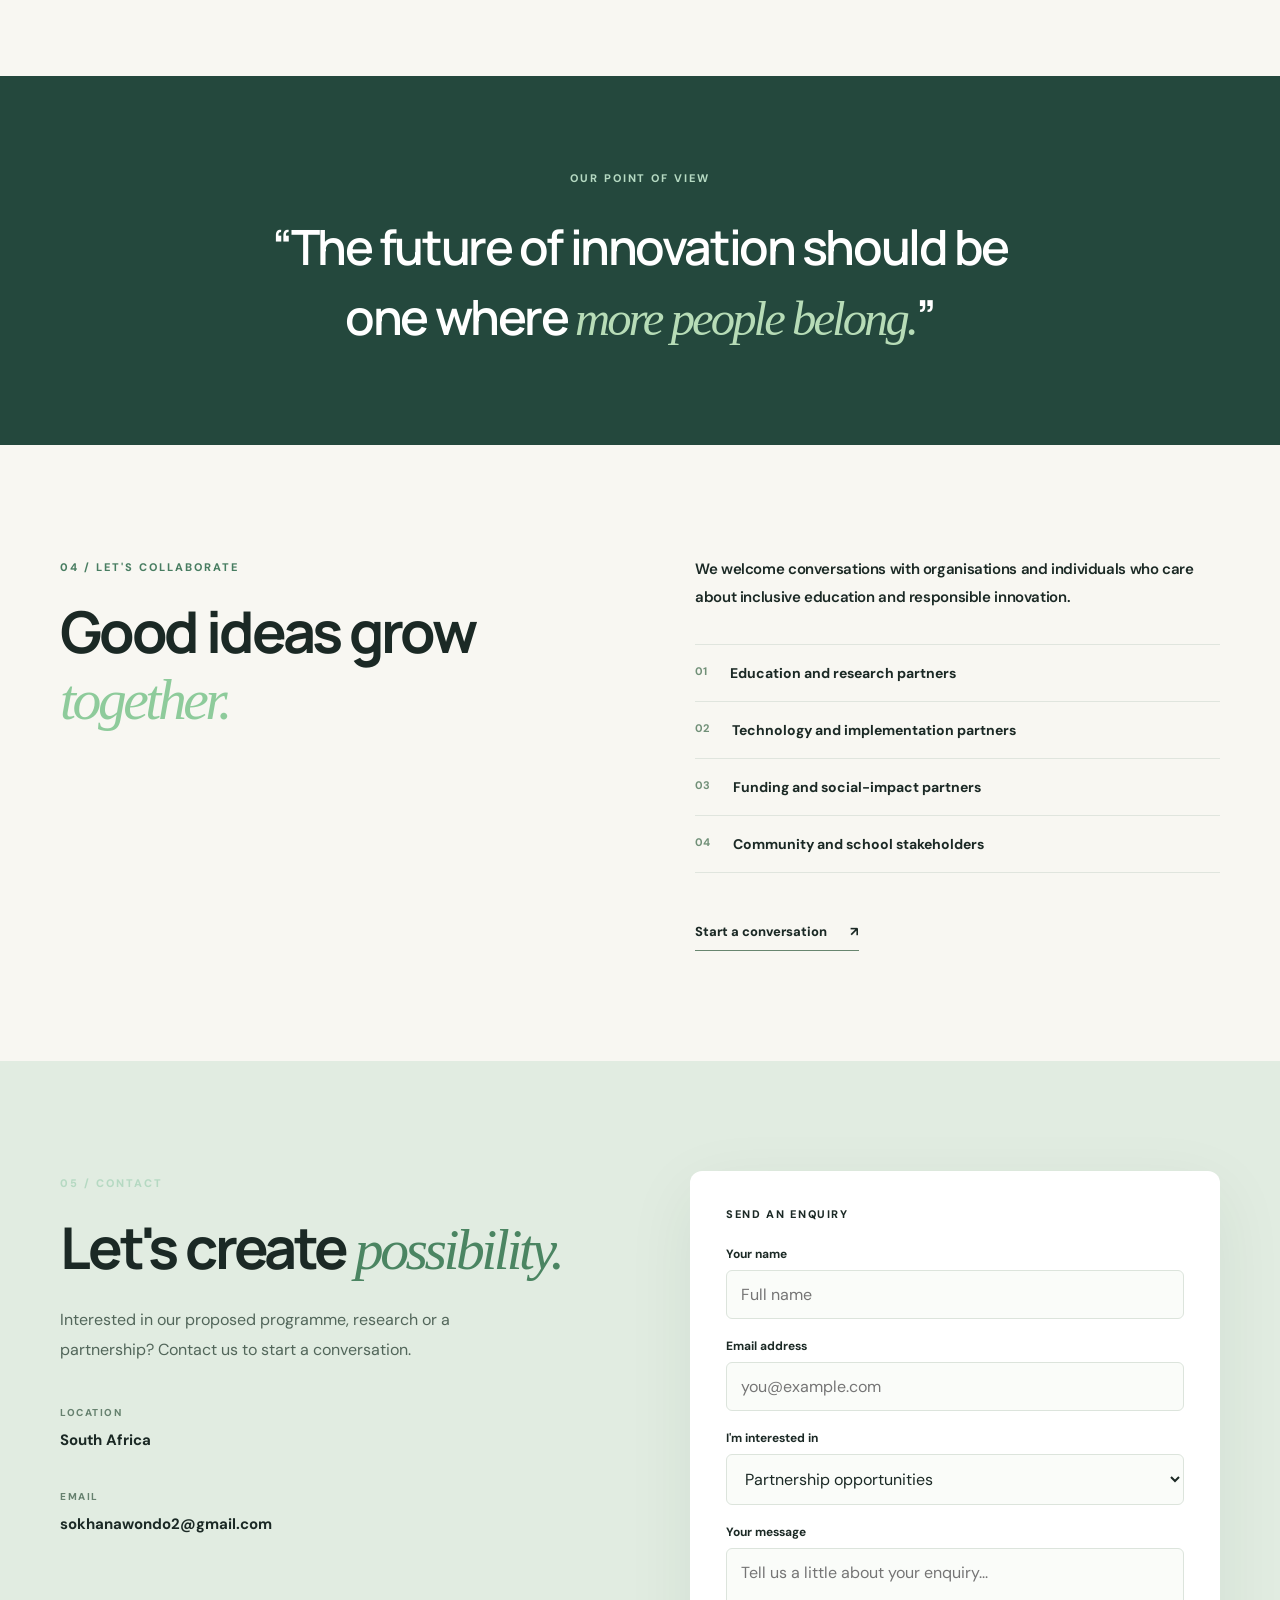
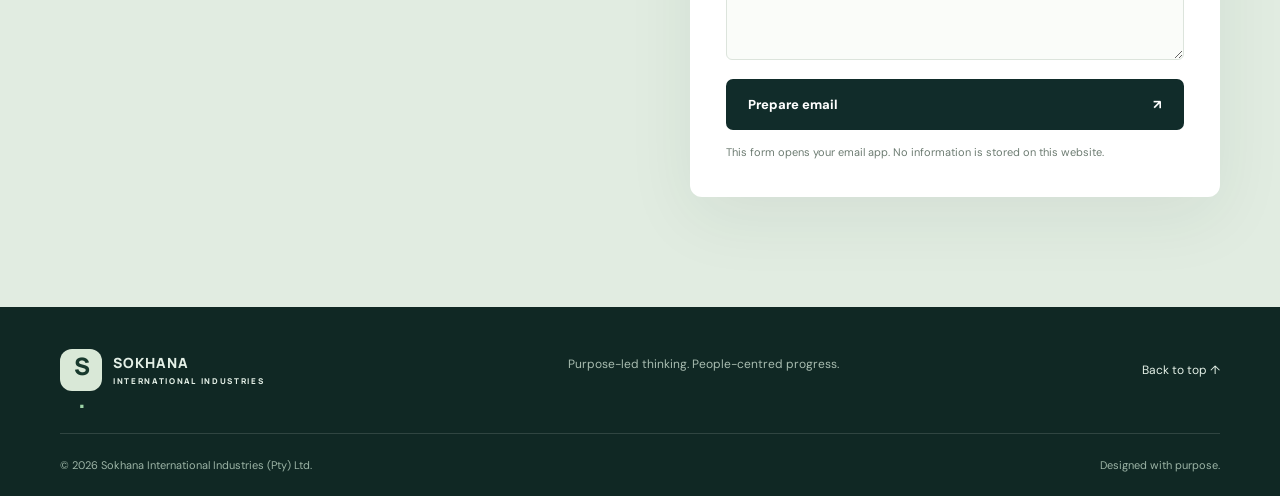
==== commit b5d4dd6e: "Align website with Sokhana project documents" ====
--- a/index.html
+++ b/index.html
@@ -17,7 +17,7 @@
       <a class="brand" href="#top" aria-label="Sokhana home"><span class="brand-mark">S<span class="brand-dot">.</span></span><span class="brand-name">SOKHANA <small>INTERNATIONAL INDUSTRIES</small></span></a>
       <button class="menu-toggle" aria-label="Open navigation" aria-expanded="false" aria-controls="primary-nav"><span></span><span></span><span></span></button>
       <nav class="nav" id="primary-nav" aria-label="Main navigation">
-        <a href="#about">About</a><a href="#focus">Our focus</a><a href="#initiative">AI learning initiative</a><a href="#partners">Partnerships</a><a class="nav-cta" href="#contact">Get in touch <span aria-hidden="true">↗</span></a>
+        <a href="#about">About</a><a href="#focus">Our focus</a><a href="#initiative">Sakha Ikamva</a><a href="#partners">Partnerships</a><a class="nav-cta" href="#contact">Get in touch <span aria-hidden="true">↗</span></a>
       </nav>
     </div>
   </header>
@@ -37,14 +37,10 @@
     </section>
     <section class="intro section" id="about"><div class="container intro-grid"><div><span class="eyebrow">01 / WHO WE ARE</span><h2>Building what <em>matters.</em></h2></div><div class="intro-body"><p class="lead">Sokhana International Industries (Pty) Ltd is an innovation, research and development organisation focused on practical, human-centred responses to social and economic challenges.</p><p>Our proposed work brings together education, research, technology and collaborative partnerships to explore sustainable opportunities. Our vision is equitable access to innovative learning experiences, with people—not technology—at the centre.</p><a class="inline-link" href="#focus">See our focus areas <span aria-hidden="true">↗</span></a></div></div></section>
     <section class="focus section" id="focus"><div class="container"><div class="section-heading"><div><span class="eyebrow">02 / WHAT DRIVES US</span><h2>Innovation with <em>intention.</em></h2></div><p>Three connected priorities guide the way we think about impact.</p></div><div class="cards"><article class="focus-card"><div class="card-icon" aria-hidden="true">✳</div><span class="card-number">01</span><h3>Inclusive education</h3><p>Exploring learning experiences that recognise different strengths, needs and ways of thinking.</p><div class="card-bottom">LEARNING FOR ALL <span>↗</span></div></article><article class="focus-card"><div class="card-icon" aria-hidden="true">⌘</div><span class="card-number">02</span><h3>Responsible technology</h3><p>Considering how AI and digital tools can support people while keeping human judgement at the centre.</p><div class="card-bottom">PEOPLE + TECHNOLOGY <span>↗</span></div></article><article class="focus-card"><div class="card-icon" aria-hidden="true">✦</div><span class="card-number">03</span><h3>Community collaboration</h3><p>Working towards partnerships that connect schools, families, educators and supporters around shared goals.</p><div class="card-bottom">BETTER TOGETHER <span>↗</span></div></article></div></div></section>
-    <section class="initiative section" id="initiative"><div class="container initiative-grid"><div class="initiative-visual"><div class="visual-header"><span>FEATURED INITIATIVE</span><span>↗</span></div><div class="visual-orb"><span>SI<span>.</span></span></div><div class="visual-footer"><span>SOKHANA AI LEARNING</span><span>BUILDING THE FUTURE</span></div></div><div class="initiative-copy"><span class="eyebrow">03 / OUR FEATURED INITIATIVE</span><h2>Our human-centred <em>AI learning initiative.</em></h2><p class="lead">The proposed Sokhana Human-Centred AI Learning Initiative explores more inclusive ways of learning through education and research.</p><p>The proposed 18-month educational and research programme is planned for Hector Peterson Secondary School and focuses on learners experiencing barriers to learning, including specific learning difficulties such as dyslexia, dysgraphia and dyscalculia. Final participant numbers are being confirmed.</p><p>Planned activities include creative learning, coding, computational thinking, digital literacy, mentoring and appropriately used AI-assisted learning. Mixed-methods research will examine learner engagement, confidence, transferable skills and educational outcomes, with teacher and parent feedback informing improvements.</p><div class="stats"><div><strong>18<span> months</span></strong><small>Proposed programme</small></div><div><strong>2</strong><small>Planned research papers</small></div><div><strong>1</strong><small>Proposed school site</small></div></div><p class="fine-print">The initiative is in planning. Learner participation is voluntary and subject to school coordination, parent/guardian consent, appropriate learner assent, safeguarding, research and data-protection procedures, and funding. Media permissions will be requested separately. Academic improvements are not guaranteed.</p><a class="button button-dark" href="#contact">Discuss collaboration <span aria-hidden="true">↗</span></a></div></div></section>
+    <section class="initiative section" id="initiative"><div class="container initiative-grid"><div class="initiative-visual"><div class="visual-header"><span>FEATURED INITIATIVE</span><span>↗</span></div><div class="visual-orb"><span>SI<span>.</span></span></div><div class="visual-footer"><span>SAKHA IKAMVA PILOT</span><span>BUILDING THE FUTURE</span></div></div><div class="initiative-copy"><span class="eyebrow">03 / OUR FEATURED INITIATIVE</span><h2>Sakha Ikamva <em>Pilot Programme.</em></h2><p class="lead">Sakha Ikamva Pilot Programme is a proposed 18-month educational and research initiative exploring human-centred approaches to inclusive learning.</p><p>The proposed 18-month educational and research programme is planned for Hector Peterson Secondary School and focuses on learners experiencing barriers to learning, including specific learning difficulties such as dyslexia, dysgraphia and dyscalculia. The parent/guardian participation form anticipates approximately 30 learners.</p><p>Planned activities include creative learning, coding, computational thinking, digital literacy, mentoring and appropriately used AI-assisted learning. The proposed approach uses human-centred design and iterative feedback from learners, teachers and parents. Mixed-methods research is planned to examine learner engagement, confidence, transferable skills and educational outcomes through interviews, surveys and appropriately permitted educational performance data. Proposed outputs include midline and final research papers, an analytics dashboard and a replicable implementation toolkit.</p><div class="stats"><div><strong>18<span> months</span></strong><small>Proposed programme</small></div><div><strong>2</strong><small>Planned research papers</small></div><div><strong>1</strong><small>Proposed school site</small></div></div><p class="fine-print">The pilot is proposed and has not yet been implemented. Learner participation is voluntary and subject to school coordination, parent/guardian consent, appropriate learner assent, safeguarding, research and data-protection procedures, and funding. Media permissions will be requested separately. Academic improvements are not guaranteed.</p><a class="button button-dark" href="#contact">Discuss collaboration <span aria-hidden="true">↗</span></a></div></div></section>
     <section class="quote-band"><div class="container"><span class="eyebrow light">OUR POINT OF VIEW</span><p>“The future of innovation should be one where <em>more people belong.</em>”</p></div></section>
     <section class="partners section" id="partners"><div class="container partners-grid"><div><span class="eyebrow">04 / LET'S COLLABORATE</span><h2>Good ideas grow <em>together.</em></h2></div><div><p class="lead">We welcome conversations with organisations and individuals who care about inclusive education and responsible innovation.</p><ul class="partner-list"><li><span>01</span> Education and research partners</li><li><span>02</span> Technology and implementation partners</li><li><span>03</span> Funding and social-impact partners</li><li><span>04</span> Community and school stakeholders</li></ul><a class="inline-link" href="#contact">Start a conversation <span aria-hidden="true">↗</span></a></div></div></section>
-    <section class="contact section" id="contact"><div class="container contact-grid"><div><span class="eyebrow light">05 / CONTACT</span><h2>Let's create <em>possibility.</em></h2><p>Interested in our proposed programme, research or a partnership? Contact us to start a conversation.</p><div class="contact-detail"><span>LOCATION</span><strong>South Africa</strong></div><div class="contact-detail"><span>EMAIL</span><strong id="email-display">
-  <a href="mailto:sokhanawondo2@gmail.com">
-    sokhanawondo2@gmail.com
-  </a>
-</strong><strong id="email-display">Add your business email in script.js</strong></div></div><div class="contact-panel"><span class="panel-label">SEND AN ENQUIRY</span><form id="contact-form"><label for="name">Your name</label><input id="name" name="name" type="text" placeholder="Full name" autocomplete="name" required /><label for="email">Email address</label><input id="email" name="email" type="email" placeholder="you@example.com" autocomplete="email" required /><label for="topic">I'm interested in</label><select id="topic" name="topic"><option>Partnership opportunities</option><option>Funding / sponsorship</option><option>Human-Centred AI Learning Initiative</option><option>General enquiry</option></select><label for="message">Your message</label><textarea id="message" name="message" rows="4" placeholder="Tell us a little about your enquiry..." required></textarea><button type="submit" class="button button-dark">Prepare email <span aria-hidden="true">↗</span></button><p class="form-note" id="form-status" role="status">This form opens your email app. No information is stored on this website.</p></form></div></div></section>
+    <section class="contact section" id="contact"><div class="container contact-grid"><div><span class="eyebrow light">05 / CONTACT</span><h2>Let's create <em>possibility.</em></h2><p>Interested in our proposed programme, research or a partnership? Contact us to start a conversation.</p><div class="contact-detail"><span>LOCATION</span><strong>South Africa</strong></div><div class="contact-detail"><span>EMAIL</span><strong id="email-display"><a href="mailto:sokhanawondo2@gmail.com">sokhanawondo2@gmail.com</a></strong></div></div><div class="contact-panel"><span class="panel-label">SEND AN ENQUIRY</span><form id="contact-form"><label for="name">Your name</label><input id="name" name="name" type="text" placeholder="Full name" autocomplete="name" required /><label for="email">Email address</label><input id="email" name="email" type="email" placeholder="you@example.com" autocomplete="email" required /><label for="topic">I'm interested in</label><select id="topic" name="topic"><option>Partnership opportunities</option><option>Funding / sponsorship</option><option>Sakha Ikamva Pilot Programme</option><option>General enquiry</option></select><label for="message">Your message</label><textarea id="message" name="message" rows="4" placeholder="Tell us a little about your enquiry..." required></textarea><button type="submit" class="button button-dark">Prepare email <span aria-hidden="true">↗</span></button><p class="form-note" id="form-status" role="status">This form opens your email app. No information is stored on this website.</p></form></div></div></section>
   </main>
   <footer class="footer"><div class="container footer-top"><a class="brand footer-brand" href="#top"><span class="brand-mark">S<span class="brand-dot">.</span></span><span class="brand-name">SOKHANA <small>INTERNATIONAL INDUSTRIES</small></span></a><p>Purpose-led thinking. People-centred progress.</p><a href="#top">Back to top ↑</a></div><div class="container footer-bottom"><span>© <span id="year"></span> Sokhana International Industries (Pty) Ltd.</span><span>Designed with purpose.</span></div></footer>
 </body>
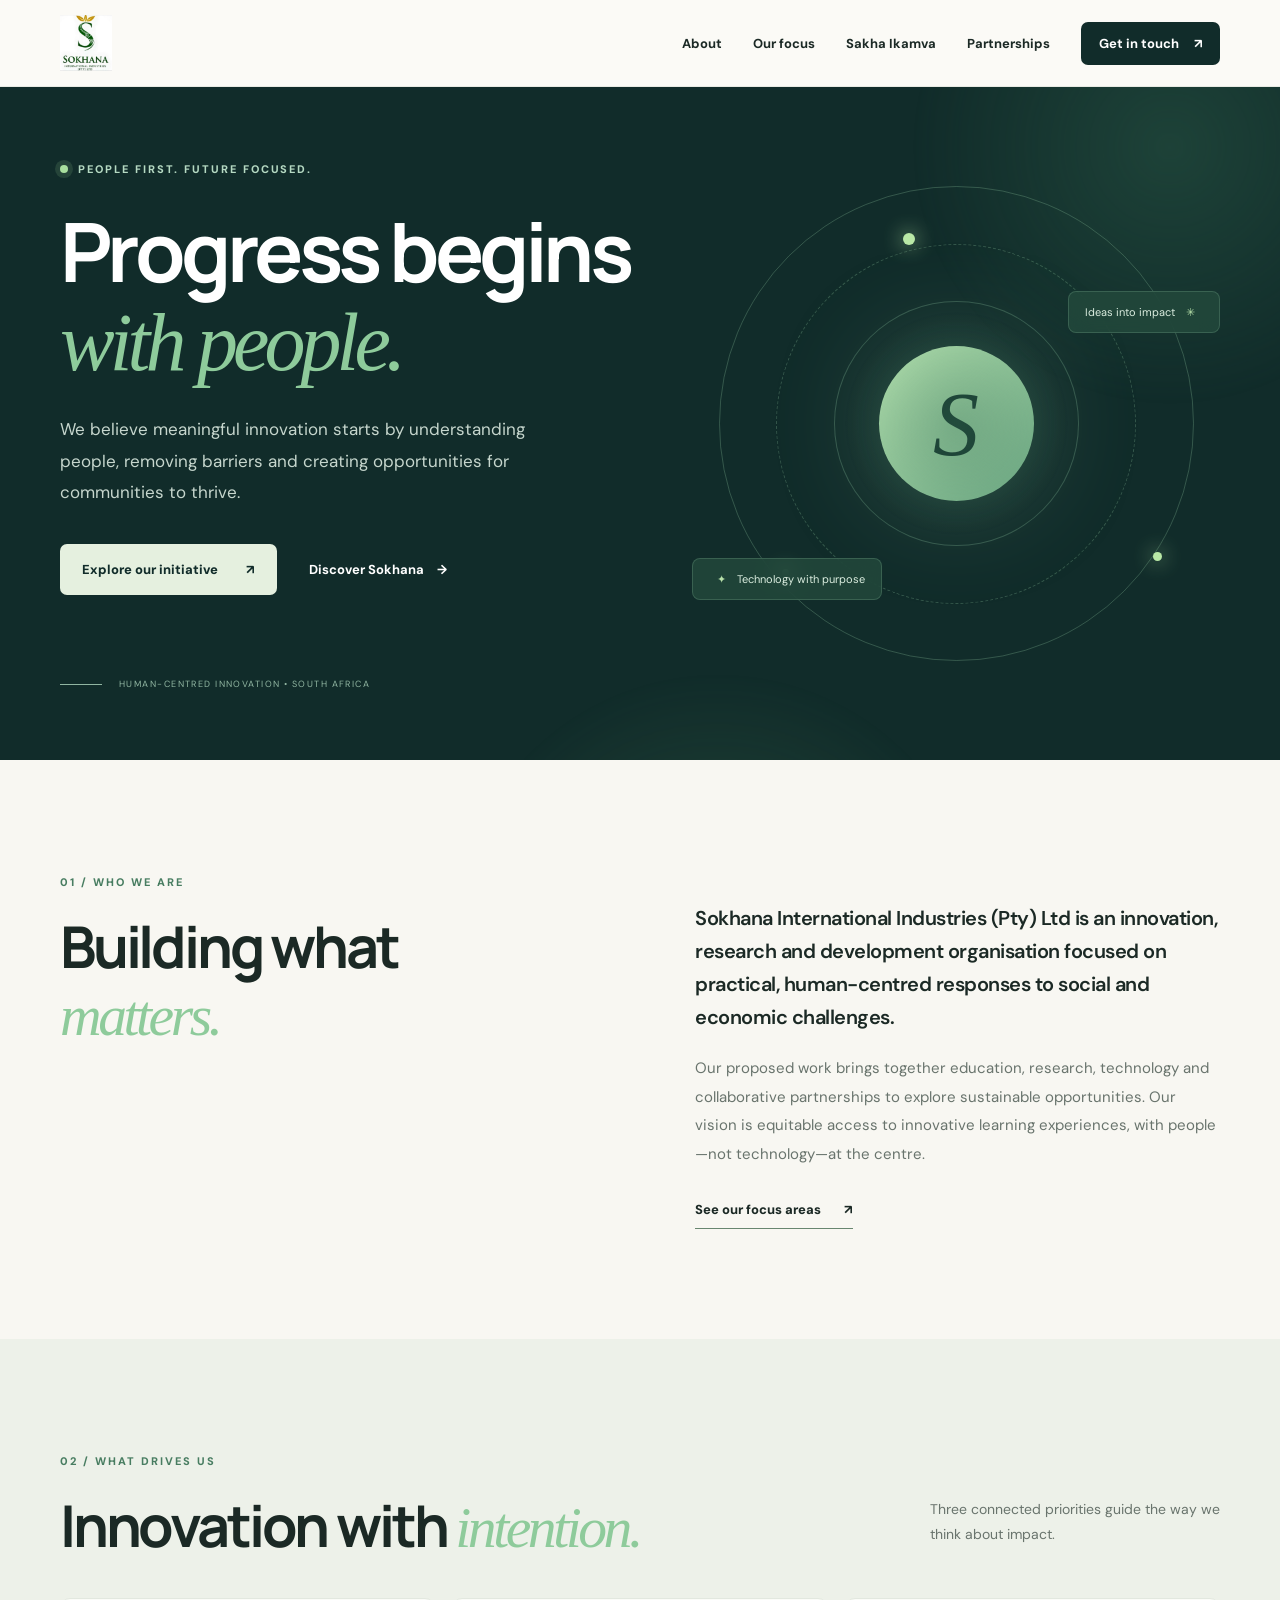
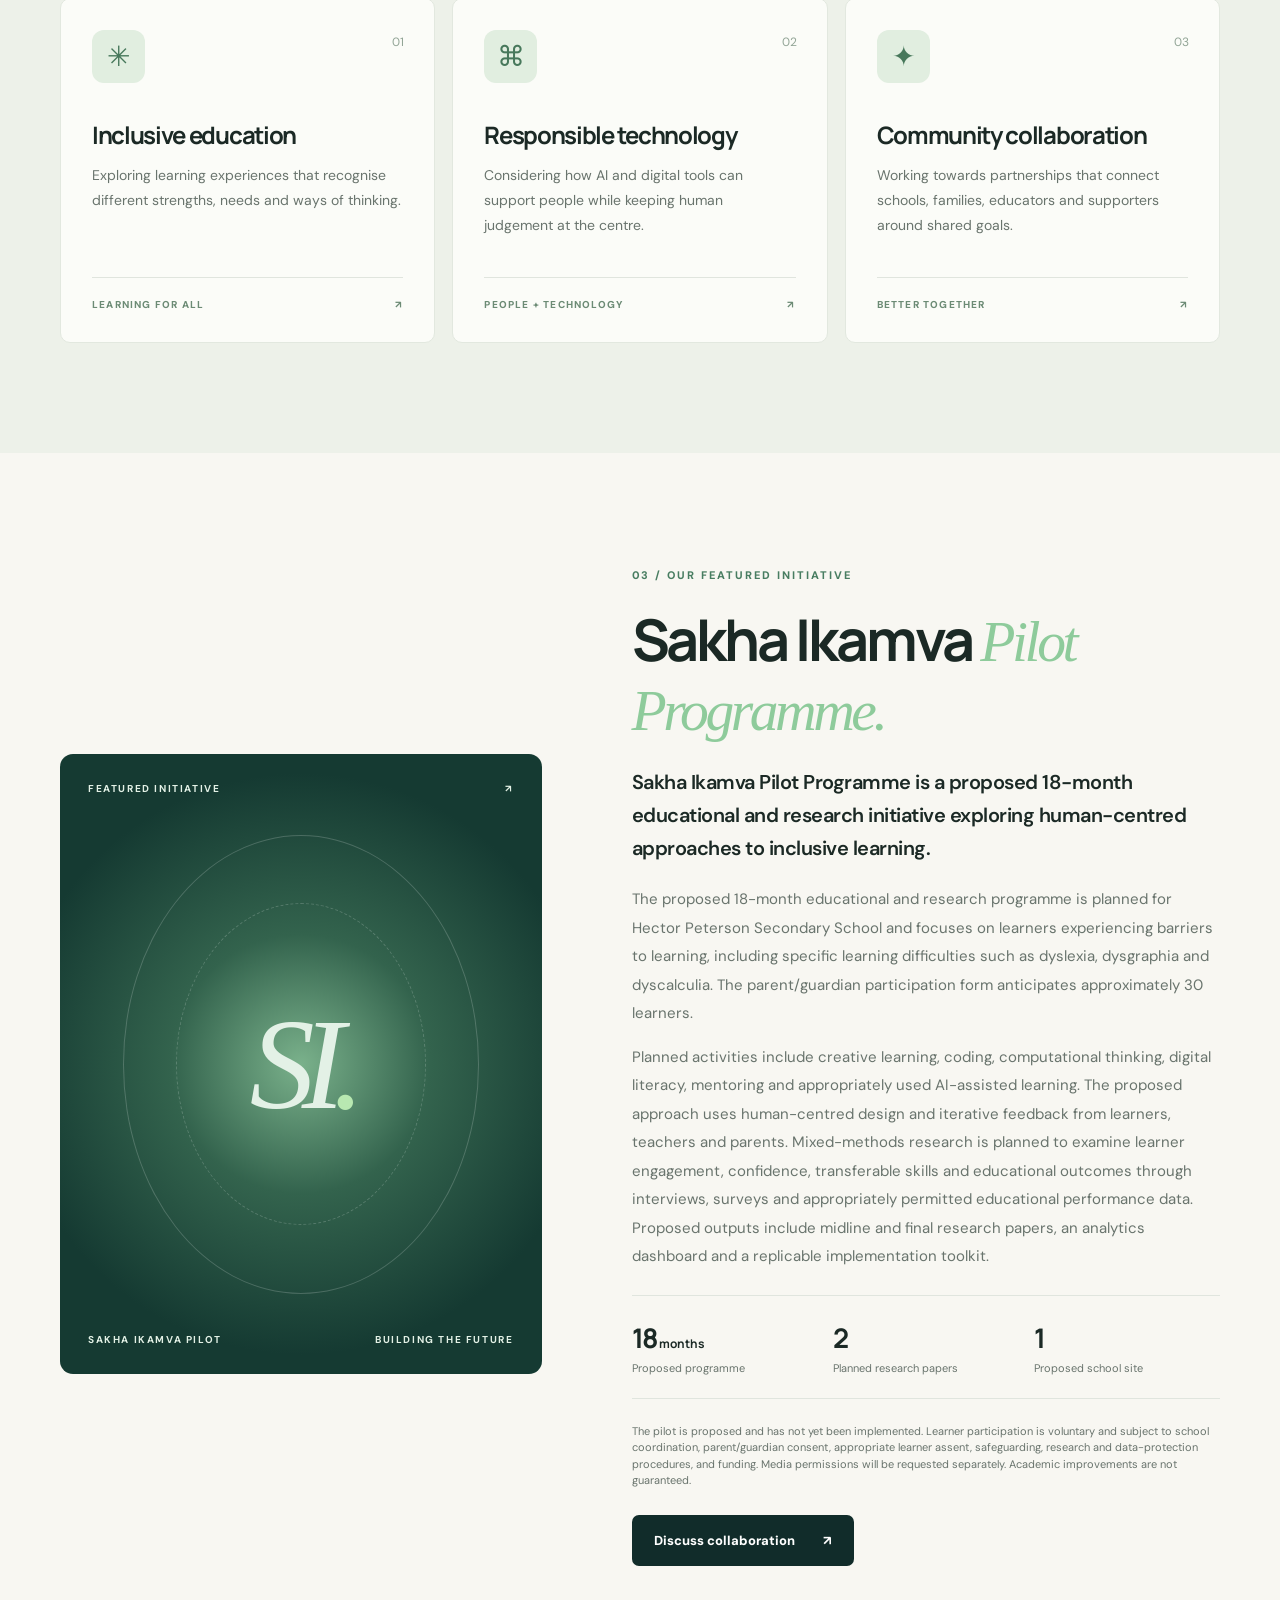
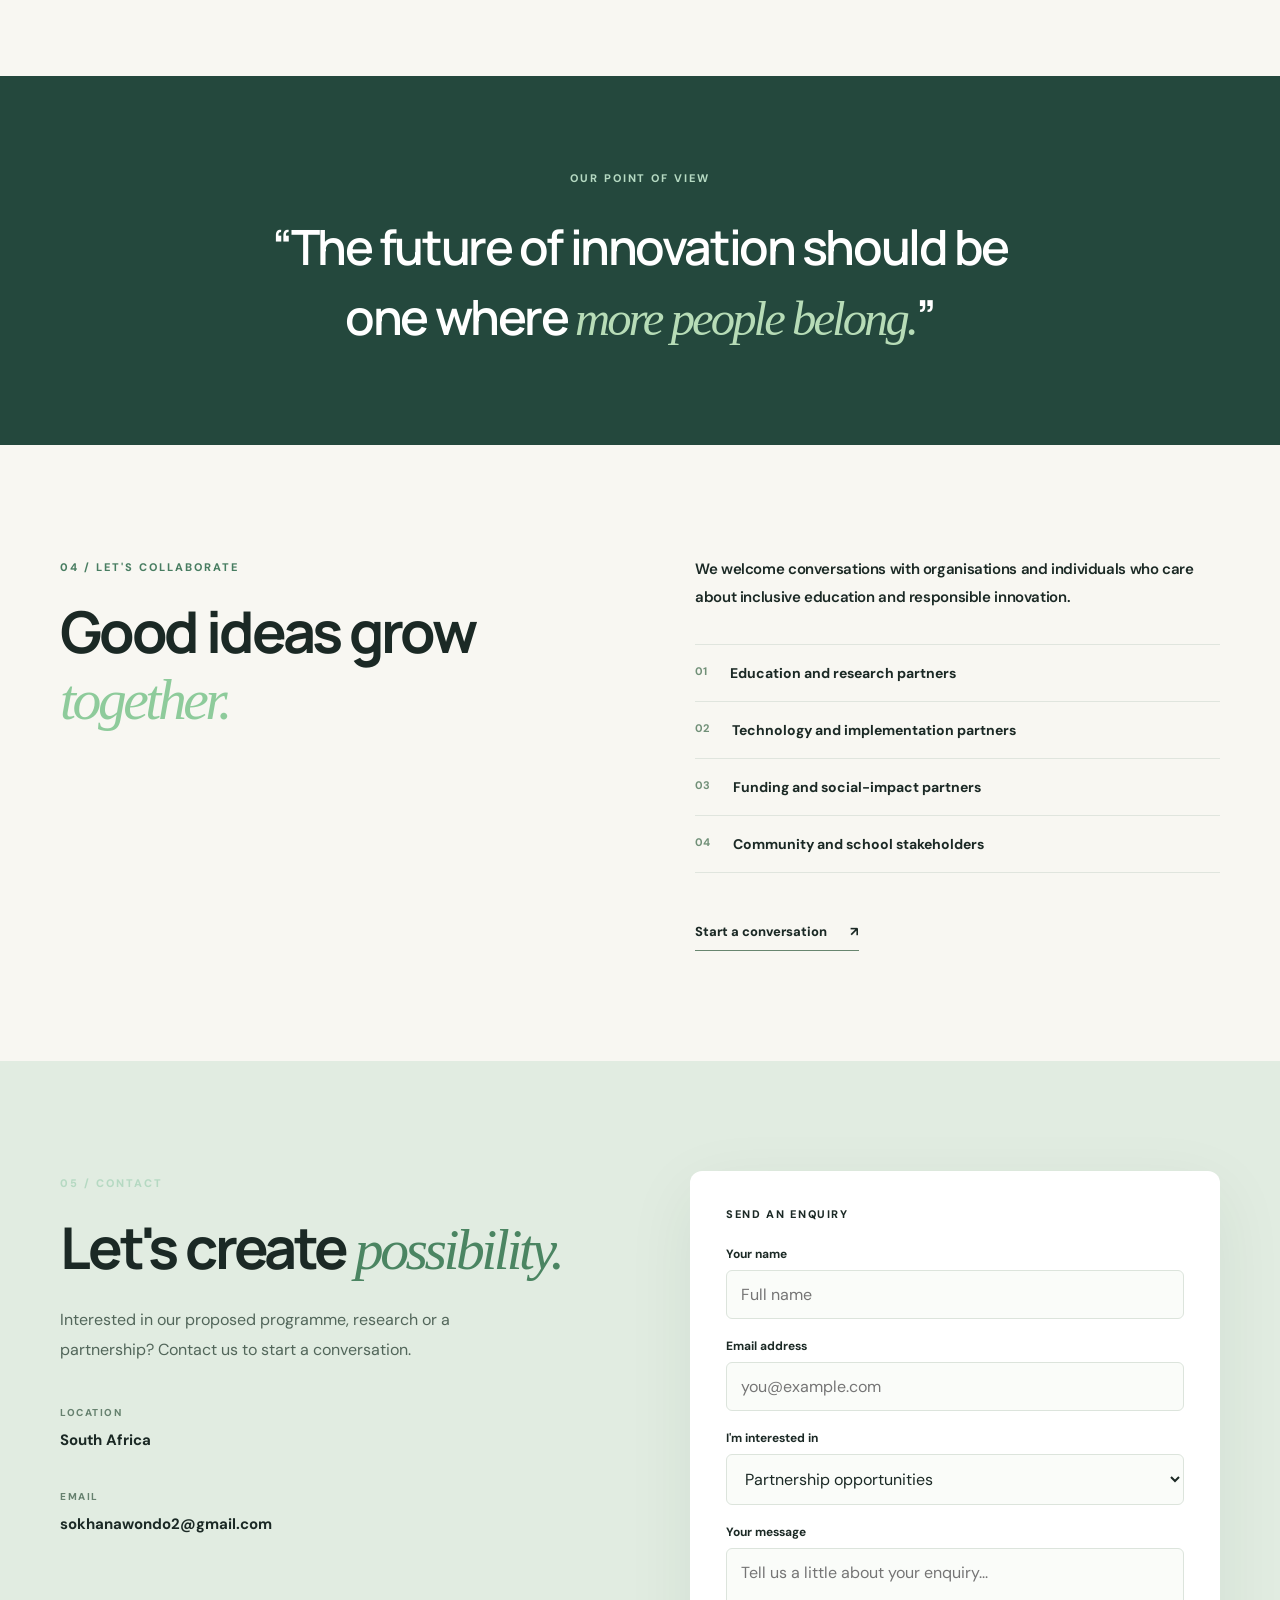
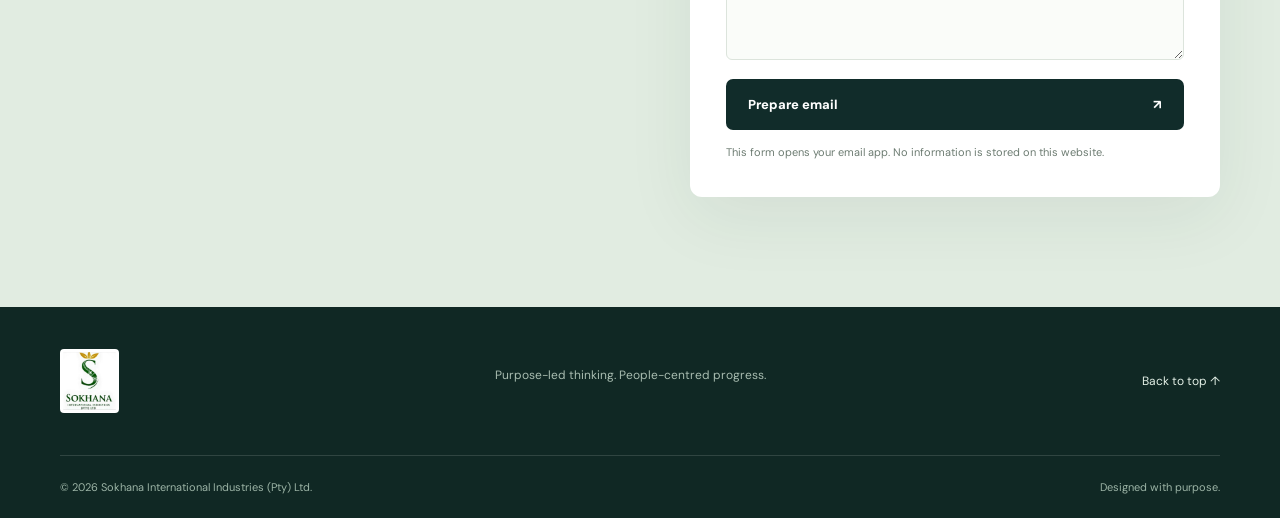
==== commit 21b027e9: "Add official Sokhana company logo" ====
--- a/index.html
+++ b/index.html
@@ -6,7 +6,7 @@
   <meta name="description" content="Sokhana International Industries (Pty) Ltd — exploring human-centred innovation, inclusive education and responsible technology." />
   <meta name="theme-color" content="#112c2a" />
   <title>Sokhana International Industries | Human-centred innovation</title>
-  <link rel="icon" href="assets/favicon.svg" type="image/svg+xml" />
+  <link rel="icon" href="assets/sokhana-symbol.png" type="image/png" />
   <link rel="stylesheet" href="styles.css" />
   <script src="script.js" defer></script>
 </head>
@@ -14,7 +14,7 @@
   <a class="skip-link" href="#main">Skip to content</a>
   <header class="site-header" id="top">
     <div class="container nav-wrap">
-      <a class="brand" href="#top" aria-label="Sokhana home"><span class="brand-mark">S<span class="brand-dot">.</span></span><span class="brand-name">SOKHANA <small>INTERNATIONAL INDUSTRIES</small></span></a>
+      <a class="brand" href="#top" aria-label="Sokhana home"><img class="brand-logo" src="assets/sokhana-logo.jpg" alt="Sokhana International Industries (Pty) Ltd" /></a>
       <button class="menu-toggle" aria-label="Open navigation" aria-expanded="false" aria-controls="primary-nav"><span></span><span></span><span></span></button>
       <nav class="nav" id="primary-nav" aria-label="Main navigation">
         <a href="#about">About</a><a href="#focus">Our focus</a><a href="#initiative">Sakha Ikamva</a><a href="#partners">Partnerships</a><a class="nav-cta" href="#contact">Get in touch <span aria-hidden="true">↗</span></a>
@@ -42,6 +42,6 @@
     <section class="partners section" id="partners"><div class="container partners-grid"><div><span class="eyebrow">04 / LET'S COLLABORATE</span><h2>Good ideas grow <em>together.</em></h2></div><div><p class="lead">We welcome conversations with organisations and individuals who care about inclusive education and responsible innovation.</p><ul class="partner-list"><li><span>01</span> Education and research partners</li><li><span>02</span> Technology and implementation partners</li><li><span>03</span> Funding and social-impact partners</li><li><span>04</span> Community and school stakeholders</li></ul><a class="inline-link" href="#contact">Start a conversation <span aria-hidden="true">↗</span></a></div></div></section>
     <section class="contact section" id="contact"><div class="container contact-grid"><div><span class="eyebrow light">05 / CONTACT</span><h2>Let's create <em>possibility.</em></h2><p>Interested in our proposed programme, research or a partnership? Contact us to start a conversation.</p><div class="contact-detail"><span>LOCATION</span><strong>South Africa</strong></div><div class="contact-detail"><span>EMAIL</span><strong id="email-display"><a href="mailto:sokhanawondo2@gmail.com">sokhanawondo2@gmail.com</a></strong></div></div><div class="contact-panel"><span class="panel-label">SEND AN ENQUIRY</span><form id="contact-form"><label for="name">Your name</label><input id="name" name="name" type="text" placeholder="Full name" autocomplete="name" required /><label for="email">Email address</label><input id="email" name="email" type="email" placeholder="you@example.com" autocomplete="email" required /><label for="topic">I'm interested in</label><select id="topic" name="topic"><option>Partnership opportunities</option><option>Funding / sponsorship</option><option>Sakha Ikamva Pilot Programme</option><option>General enquiry</option></select><label for="message">Your message</label><textarea id="message" name="message" rows="4" placeholder="Tell us a little about your enquiry..." required></textarea><button type="submit" class="button button-dark">Prepare email <span aria-hidden="true">↗</span></button><p class="form-note" id="form-status" role="status">This form opens your email app. No information is stored on this website.</p></form></div></div></section>
   </main>
-  <footer class="footer"><div class="container footer-top"><a class="brand footer-brand" href="#top"><span class="brand-mark">S<span class="brand-dot">.</span></span><span class="brand-name">SOKHANA <small>INTERNATIONAL INDUSTRIES</small></span></a><p>Purpose-led thinking. People-centred progress.</p><a href="#top">Back to top ↑</a></div><div class="container footer-bottom"><span>© <span id="year"></span> Sokhana International Industries (Pty) Ltd.</span><span>Designed with purpose.</span></div></footer>
+  <footer class="footer"><div class="container footer-top"><a class="brand footer-brand" href="#top"><img class="brand-logo" src="assets/sokhana-logo.jpg" alt="Sokhana International Industries (Pty) Ltd" /></a><p>Purpose-led thinking. People-centred progress.</p><a href="#top">Back to top ↑</a></div><div class="container footer-bottom"><span>© <span id="year"></span> Sokhana International Industries (Pty) Ltd.</span><span>Designed with purpose.</span></div></footer>
 </body>
 </html>
--- a/styles.css
+++ b/styles.css
@@ -1,2 +1,7 @@
 @import url('https://fonts.googleapis.com/css2?family=DM+Sans:wght@400;500;600;700&family=Manrope:wght@400;500;600;700;800&display=swap');
 :root{--forest:#112c2a;--forest2:#1a3c36;--cream:#f8f7f2;--sage:#d9e7d9;--mint:#bce3b4;--ink:#1b2925;--muted:#69746d;--border:#e0e5de}*{box-sizing:border-box}html{scroll-behavior:smooth}body{margin:0;background:var(--cream);color:var(--ink);font-family:'DM Sans',sans-serif;-webkit-font-smoothing:antialiased}a{color:inherit;text-decoration:none}button,input,select,textarea{font:inherit}button{cursor:pointer}h1,h2,h3,p{margin-top:0}h1,h2,h3{font-family:Manrope,sans-serif;letter-spacing:-.055em}h1 em,h2 em,.quote-band em{font-family:Georgia,serif;font-weight:400;letter-spacing:-.06em}h1 em,h2 em{color:#8ecb9b}.container{width:min(1160px,calc(100% - 48px));margin:auto}.section{padding:110px 0}.eyebrow{display:inline-flex;align-items:center;gap:10px;font-size:11px;font-weight:800;letter-spacing:.18em;color:#487d61}.eyebrow.light{color:#b5d9c2}.site-header{position:relative;z-index:20;background:#fbfaf6;border-bottom:1px solid #e8eae3}.nav-wrap{height:86px;display:flex;align-items:center;justify-content:space-between;gap:24px}.brand{display:inline-flex;align-items:center;gap:11px;flex-shrink:0}.brand-mark{width:42px;height:42px;border-radius:12px;background:var(--forest);color:#fff;display:grid;place-items:center;font-family:Manrope,sans-serif;font-size:24px;font-weight:800;letter-spacing:-.1em}.brand-dot{color:#9ed4a7}.brand-name{font-family:Manrope,sans-serif;font-size:17px;font-weight:800;letter-spacing:.075em;line-height:1.2}.brand-name small{display:block;font-size:8px;letter-spacing:.21em;margin-top:5px}.nav{display:flex;align-items:center;gap:31px}.nav a{font-size:13px;font-weight:700}.nav a:not(.nav-cta):hover{color:#488263}.nav-cta{background:var(--forest);color:#fff;padding:13px 18px;border-radius:7px}.nav-cta span{margin-left:12px}.menu-toggle{display:none;background:none;border:0;padding:10px}.menu-toggle span{display:block;width:24px;height:2px;background:var(--forest);margin:5px 0}.hero{background:var(--forest);color:white;min-height:655px;position:relative;overflow:hidden}.hero-glow{position:absolute;border-radius:50%;pointer-events:none;filter:blur(2px)}.hero-glow-one{width:520px;height:520px;right:-150px;top:-200px;background:radial-gradient(circle,#31644e66,transparent 70%)}.hero-glow-two{width:540px;height:540px;left:35%;bottom:-450px;background:radial-gradient(circle,#5b946544,transparent 70%)}.hero-grid{display:grid;grid-template-columns:1.15fr 1fr;align-items:center;gap:25px;min-height:655px}.hero-copy{position:relative;z-index:1;padding:70px 0}.pulse{width:8px;height:8px;border-radius:50%;background:#a8df9e;box-shadow:0 0 0 5px #a8df9e22}h1{font-size:clamp(58px,6.4vw,91px);line-height:1.075;margin:29px 0 27px;max-width:690px}.hero-copy>p{color:#c6d6cd;font-size:17px;line-height:1.85;max-width:480px}.hero-actions{display:flex;align-items:center;gap:32px;margin-top:36px;flex-wrap:wrap}.button{display:inline-flex;justify-content:space-between;align-items:center;gap:28px;border:0;border-radius:7px;padding:17px 22px;font-size:13px;font-weight:800;transition:transform .2s,background .2s}.button:hover{transform:translateY(-2px)}.button-light{background:#e5f0df;color:var(--forest)}.button-dark{background:var(--forest);color:#fff}.text-link{font-size:13px;font-weight:700}.text-link span{margin-left:10px}.hero-bottom{display:flex;align-items:center;gap:17px;margin-top:83px;font-size:9px;letter-spacing:.16em;color:#91b6a2}.hero-bottom .line{height:1px;width:42px;background:#91b6a2}.hero-art{position:relative;height:490px;display:grid;place-items:center}.orbit{position:absolute;border:1px solid #7cad8c55;border-radius:50%;aspect-ratio:1}.orbit-outer{width:95%;max-width:475px}.orbit-middle{width:72%;max-width:360px;border-style:dashed;transform:rotate(20deg)}.orbit-inner{width:49%;max-width:245px;background:radial-gradient(circle,#3e755b55,transparent 65%)}.core{width:155px;height:155px;border-radius:50%;background:linear-gradient(135deg,#b6e3b0,#6eaa85);display:grid;place-items:center;box-shadow:0 0 110px #9edbb144}.core-symbol{font-family:Georgia,serif;font-size:92px;color:#15372e;font-style:italic}.orbit-point{position:absolute;width:12px;height:12px;border-radius:50%;background:#b9e8a6;box-shadow:0 0 20px #b9e8a6}.point-one{top:11%;left:40%}.point-two{bottom:22%;right:11%;width:9px;height:9px}.point-three{bottom:19%;left:17%;width:7px;height:7px}.art-label{position:absolute;background:#234a3dcc;border:1px solid #6c9d8255;border-radius:8px;padding:13px 16px;color:#dceee0;font-size:11px;backdrop-filter:blur(10px)}.art-label-top{right:0;top:23%}.art-label-bottom{bottom:14%;left:0}.art-label span{color:#b8e1aa;margin:0 8px}.intro-grid,.partners-grid{display:grid;grid-template-columns:1fr 1fr;gap:110px}.section h2{font-size:clamp(40px,4.5vw,65px);line-height:1.15;margin:22px 0}.intro h2{max-width:430px}.intro-body{padding-top:32px}.lead{font-size:20px;line-height:1.65;font-weight:600;letter-spacing:-.025em}.intro-body>p:not(.lead),.initiative-copy>p:not(.lead),.partners-grid p{color:var(--muted);font-size:15px;line-height:1.9}.inline-link{display:inline-block;font-size:13px;font-weight:800;border-bottom:1px solid #68866f;padding-bottom:10px;margin-top:18px}.inline-link span{margin-left:20px}.focus{background:#edf1e9}.section-heading{display:flex;align-items:end;justify-content:space-between;gap:30px;margin-bottom:36px}.section-heading h2{margin-bottom:0}.section-heading>p{color:var(--muted);max-width:290px;line-height:1.8;font-size:14px}.cards{display:grid;grid-template-columns:repeat(3,1fr);gap:17px}.focus-card{min-height:345px;background:#fbfcf8;border:1px solid #e2e8df;padding:31px;display:flex;flex-direction:column;position:relative;border-radius:10px}.card-icon{width:53px;height:53px;background:#e1eee0;border-radius:12px;display:grid;place-items:center;color:#47785b;font-size:28px}.card-number{position:absolute;right:30px;top:35px;color:#91a495;font-size:12px}.focus-card h3{font-size:24px;margin:35px 0 12px}.focus-card p{font-size:14px;color:var(--muted);line-height:1.8}.card-bottom{border-top:1px solid var(--border);padding-top:20px;margin-top:auto;font-size:10px;letter-spacing:.12em;font-weight:800;color:#6c8b75;display:flex;justify-content:space-between}.initiative-grid{display:grid;grid-template-columns:.9fr 1.1fr;gap:90px;align-items:center}.initiative-visual{min-height:620px;border-radius:13px;background:radial-gradient(circle at 50% 50%,#7ab18b 0,#33634d 33%,#153a32 74%);color:#e3f1e6;padding:28px;display:flex;flex-direction:column;justify-content:space-between;overflow:hidden;position:relative}.initiative-visual:before,.initiative-visual:after{content:"";position:absolute;inset:13%;border:1px solid #ffffff30;border-radius:50%}.initiative-visual:after{inset:24%;border-style:dashed}.visual-header,.visual-footer{display:flex;justify-content:space-between;align-items:center;position:relative;z-index:2;font-size:10px;letter-spacing:.16em;font-weight:700}.visual-orb{position:relative;z-index:1;align-self:center;font-family:Georgia,serif;font-size:130px;font-style:italic;letter-spacing:-.1em}.visual-orb span span{color:#b8e8b1}.visual-footer{align-items:end}.initiative-copy .lead{margin-top:22px}.stats{display:grid;grid-template-columns:repeat(3,1fr);border-top:1px solid var(--border);border-bottom:1px solid var(--border);padding:23px 0;gap:15px;margin:24px 0}.stats strong{display:block;font-family:Manrope,sans-serif;font-size:27px;letter-spacing:-.06em}.stats strong span{font-size:12px;letter-spacing:0}.stats small{display:block;color:var(--muted);font-size:11px;margin-top:5px}.fine-print{font-size:11px!important;line-height:1.5!important}.initiative-copy .button{margin-top:15px}.quote-band{background:#24483d;color:#fff;text-align:center;padding:90px 0}.quote-band p{font-family:Manrope,sans-serif;font-size:clamp(28px,3.8vw,49px);font-weight:600;letter-spacing:-.05em;line-height:1.45;max-width:820px;margin:25px auto 0}.quote-band em{color:#b7dcb7}.partners-grid .lead{color:var(--ink)}.partner-list{padding:0;list-style:none;margin:32px 0}.partner-list li{display:flex;gap:23px;border-top:1px solid var(--border);padding:19px 0;font-size:14px;font-weight:700}.partner-list li:last-child{border-bottom:1px solid var(--border)}.partner-list span{color:#719078;font-size:11px}.contact{background:#e1ece1}.contact-grid{display:grid;grid-template-columns:1fr 1fr;gap:100px}.contact h2 em{color:#4b8562}.contact-grid>div:first-child>p{max-width:390px;line-height:1.9;color:#52665a}.contact-detail{margin-top:40px}.contact-detail span{display:block;font-size:10px;letter-spacing:.15em;color:#66816f;font-weight:800;margin-bottom:10px}.contact-detail strong{font-size:15px;overflow-wrap:anywhere}.contact-panel{background:#fff;border-radius:12px;padding:36px;box-shadow:0 20px 70px #173e2a12}.panel-label{display:block;font-size:11px;font-weight:800;letter-spacing:.15em;margin-bottom:25px}.contact-panel form{display:flex;flex-direction:column}.contact-panel label{font-size:12px;font-weight:700;margin:0 0 8px}.contact-panel input,.contact-panel select,.contact-panel textarea{border:1px solid #dce4dc;background:#fafcf9;border-radius:6px;padding:13px 14px;margin-bottom:19px;min-width:0;width:100%;outline-color:#6e9b7c;color:var(--ink)}.contact-panel textarea{resize:vertical}.contact-panel button{width:100%}.form-note{font-size:11px;color:#6d7c72;line-height:1.6;margin:14px 0 0}.footer{background:#102824;color:#e3efe6}.footer-top{display:flex;justify-content:space-between;align-items:center;gap:20px;padding:42px 0;border-bottom:1px solid #ffffff22}.footer-brand .brand-mark{background:#d9e8d7;color:#18392d}.footer-brand .brand-name{font-size:14px}.footer-top p{font-size:12px;color:#a8bcb0}.footer-top>a:last-child{font-size:12px}.footer-bottom{display:flex;justify-content:space-between;padding:24px 0;color:#9cb4a6;font-size:11px}.skip-link{position:absolute;top:-100px;left:10px;background:#fff;color:#000;padding:12px;z-index:100}.skip-link:focus{top:10px}section{scroll-margin-top:25px}@media(max-width:900px){.nav{gap:17px}.nav a{font-size:12px}.hero-grid{grid-template-columns:1fr .8fr}.hero-art{height:360px}.intro-grid,.partners-grid,.contact-grid{gap:50px}.initiative-grid{gap:45px}.initiative-visual{min-height:510px}.section{padding:85px 0}}@media(max-width:700px){.container{width:min(100% - 36px,1160px)}.nav-wrap{height:74px}.brand-name{font-size:14px}.brand-name small{font-size:7px}.menu-toggle{display:block}.nav{display:none;position:absolute;top:74px;left:0;right:0;background:#fbfaf6;padding:20px 24px 26px;flex-direction:column;align-items:stretch;gap:0;border-bottom:1px solid var(--border);box-shadow:0 16px 22px #00000012}.nav.open{display:flex}.nav a{font-size:14px;padding:13px 0}.nav .nav-cta{padding:15px;margin-top:10px;text-align:center}.hero-grid{grid-template-columns:1fr;min-height:unset}.hero{min-height:unset}.hero-copy{padding:75px 0 0}.hero-copy h1{font-size:clamp(50px,12vw,72px)}.hero-copy>p{font-size:15px}.hero-bottom{margin-top:55px}.hero-art{height:330px;max-width:400px;width:100%;margin:auto}.orbit-outer{width:78%}.orbit-middle{width:59%}.orbit-inner{width:42%}.core{width:110px;height:110px}.core-symbol{font-size:66px}.art-label-top{right:0}.art-label-bottom{left:0}.section{padding:72px 0}.intro-grid,.partners-grid,.contact-grid,.initiative-grid{grid-template-columns:1fr;gap:30px}.intro-body{padding-top:0}.section h2{font-size:clamp(38px,9vw,55px)}.section-heading{display:block}.section-heading>p{margin-top:20px}.cards{grid-template-columns:1fr}.focus-card{min-height:285px}.focus-card h3{margin-top:22px}.initiative-visual{min-height:390px}.visual-orb{font-size:100px}.stats strong{font-size:23px}.quote-band{padding:70px 0}.contact-panel{padding:25px}.footer-top,.footer-bottom{flex-wrap:wrap;gap:17px}.footer-top p{width:100%;order:3}.footer-bottom{line-height:1.7}}@media(prefers-reduced-motion:reduce){html{scroll-behavior:auto}*,*:before,*:after{transition:none!important}}
+
+/* Official Sokhana logo */
+.brand-logo { display:block; width:auto; height:56px; max-width:min(250px, 55vw); object-fit:contain; }
+.footer-brand .brand-logo { height:64px; background:#fff; border-radius:4px; padding:3px; }
+@media(max-width:700px) { .brand-logo { height:48px; max-width:210px; } .footer-brand .brand-logo { height:54px; } }
